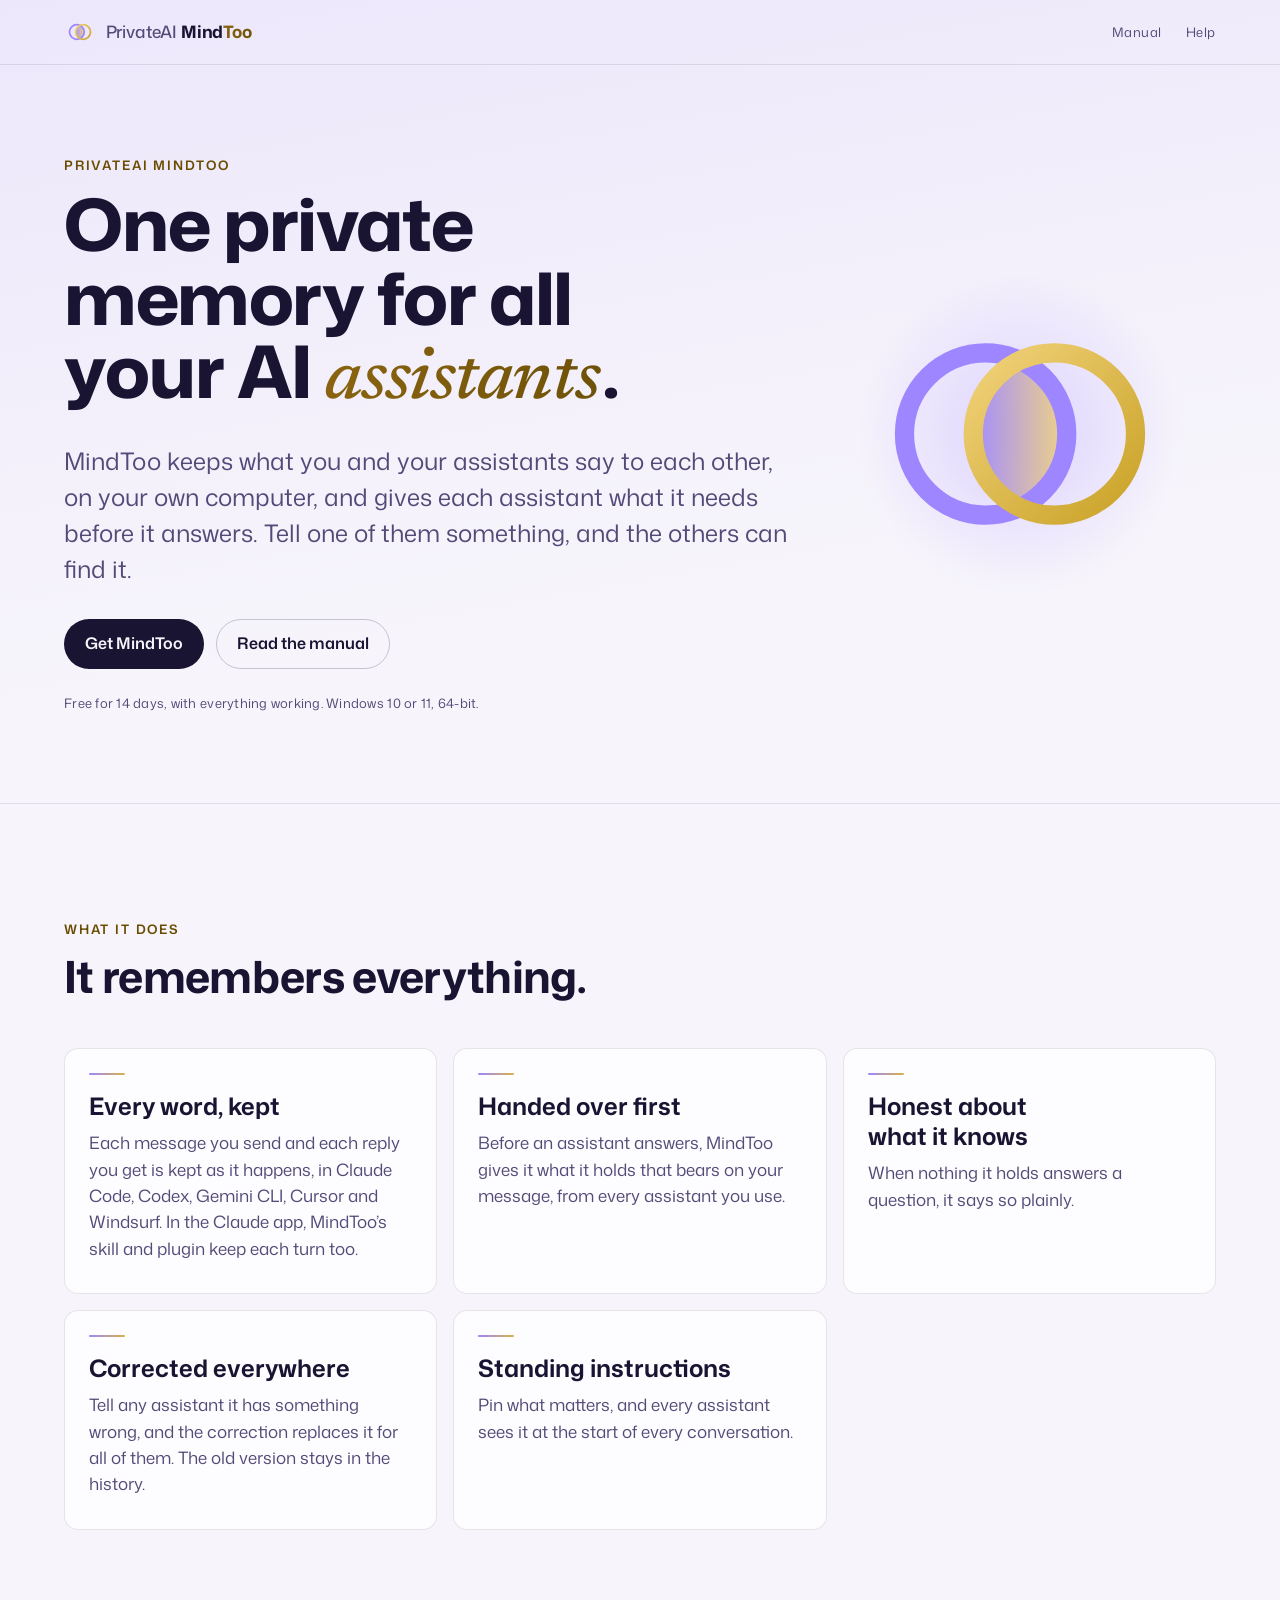
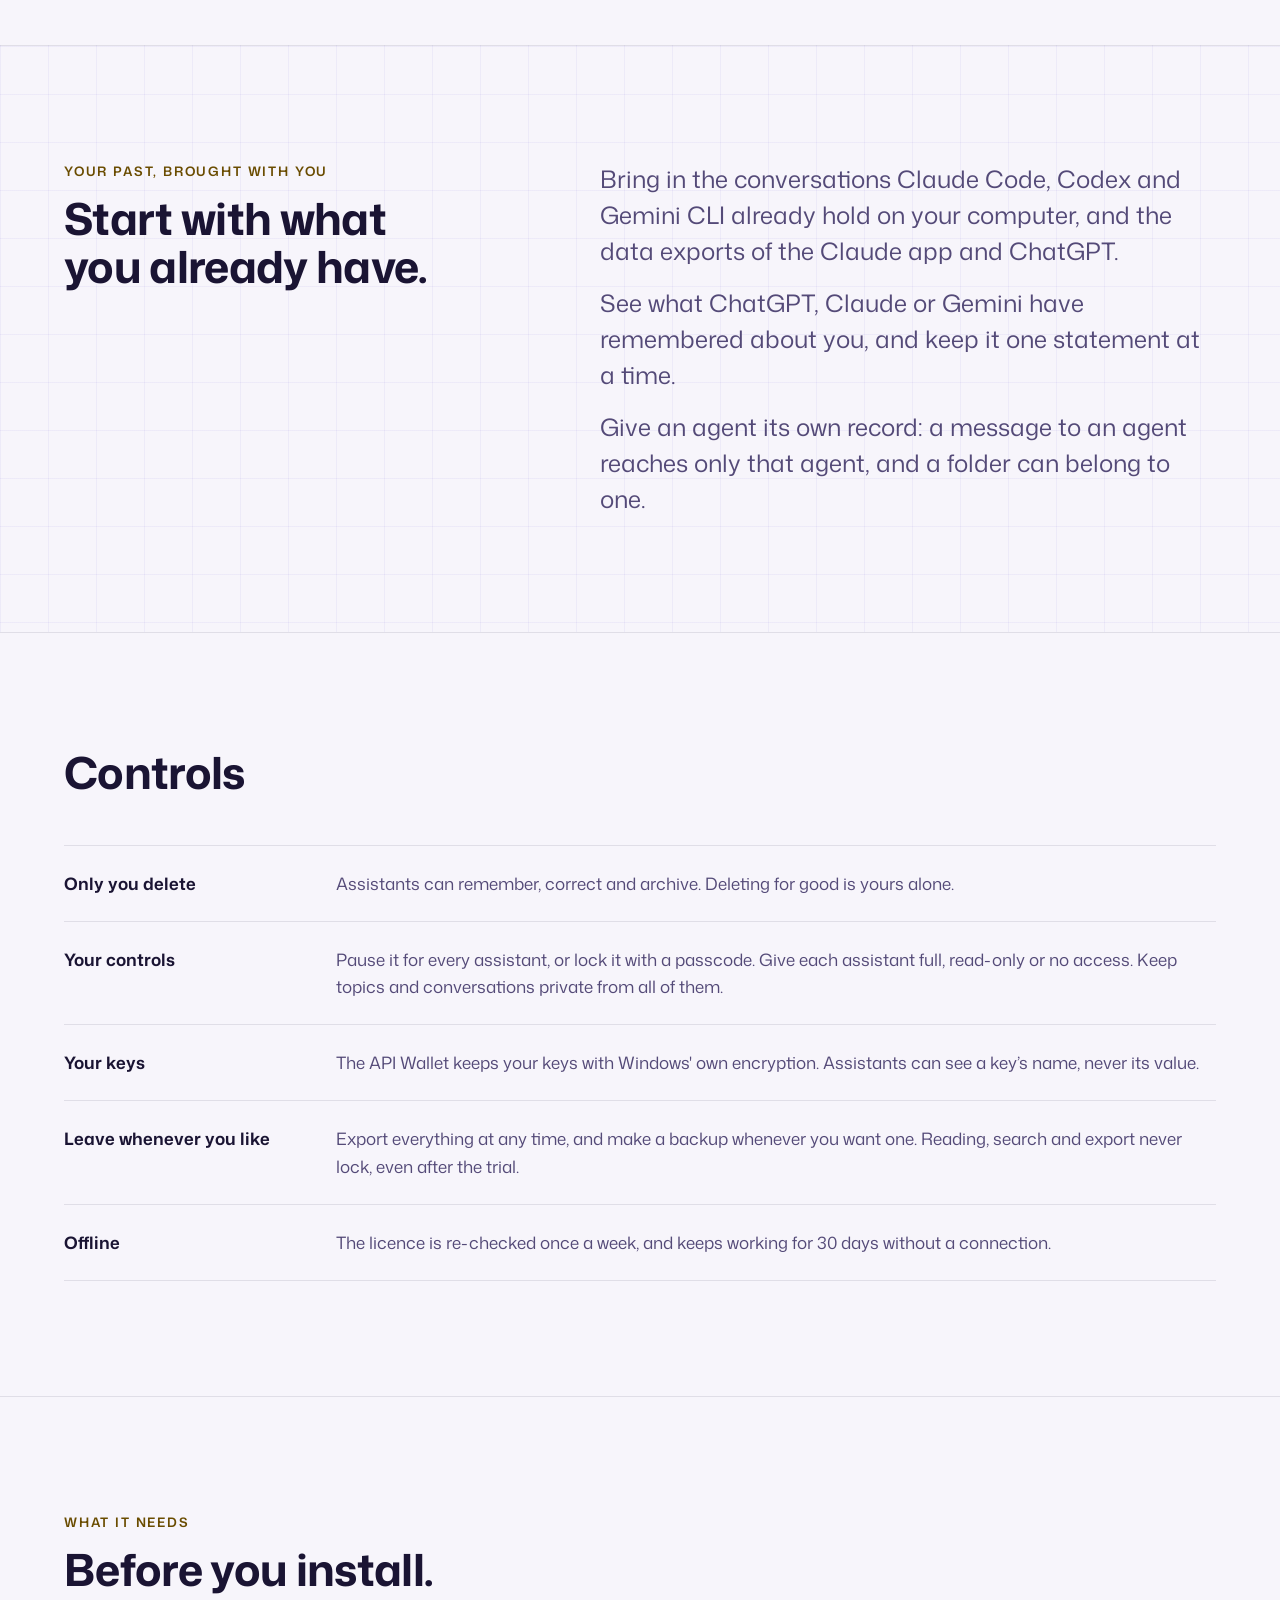
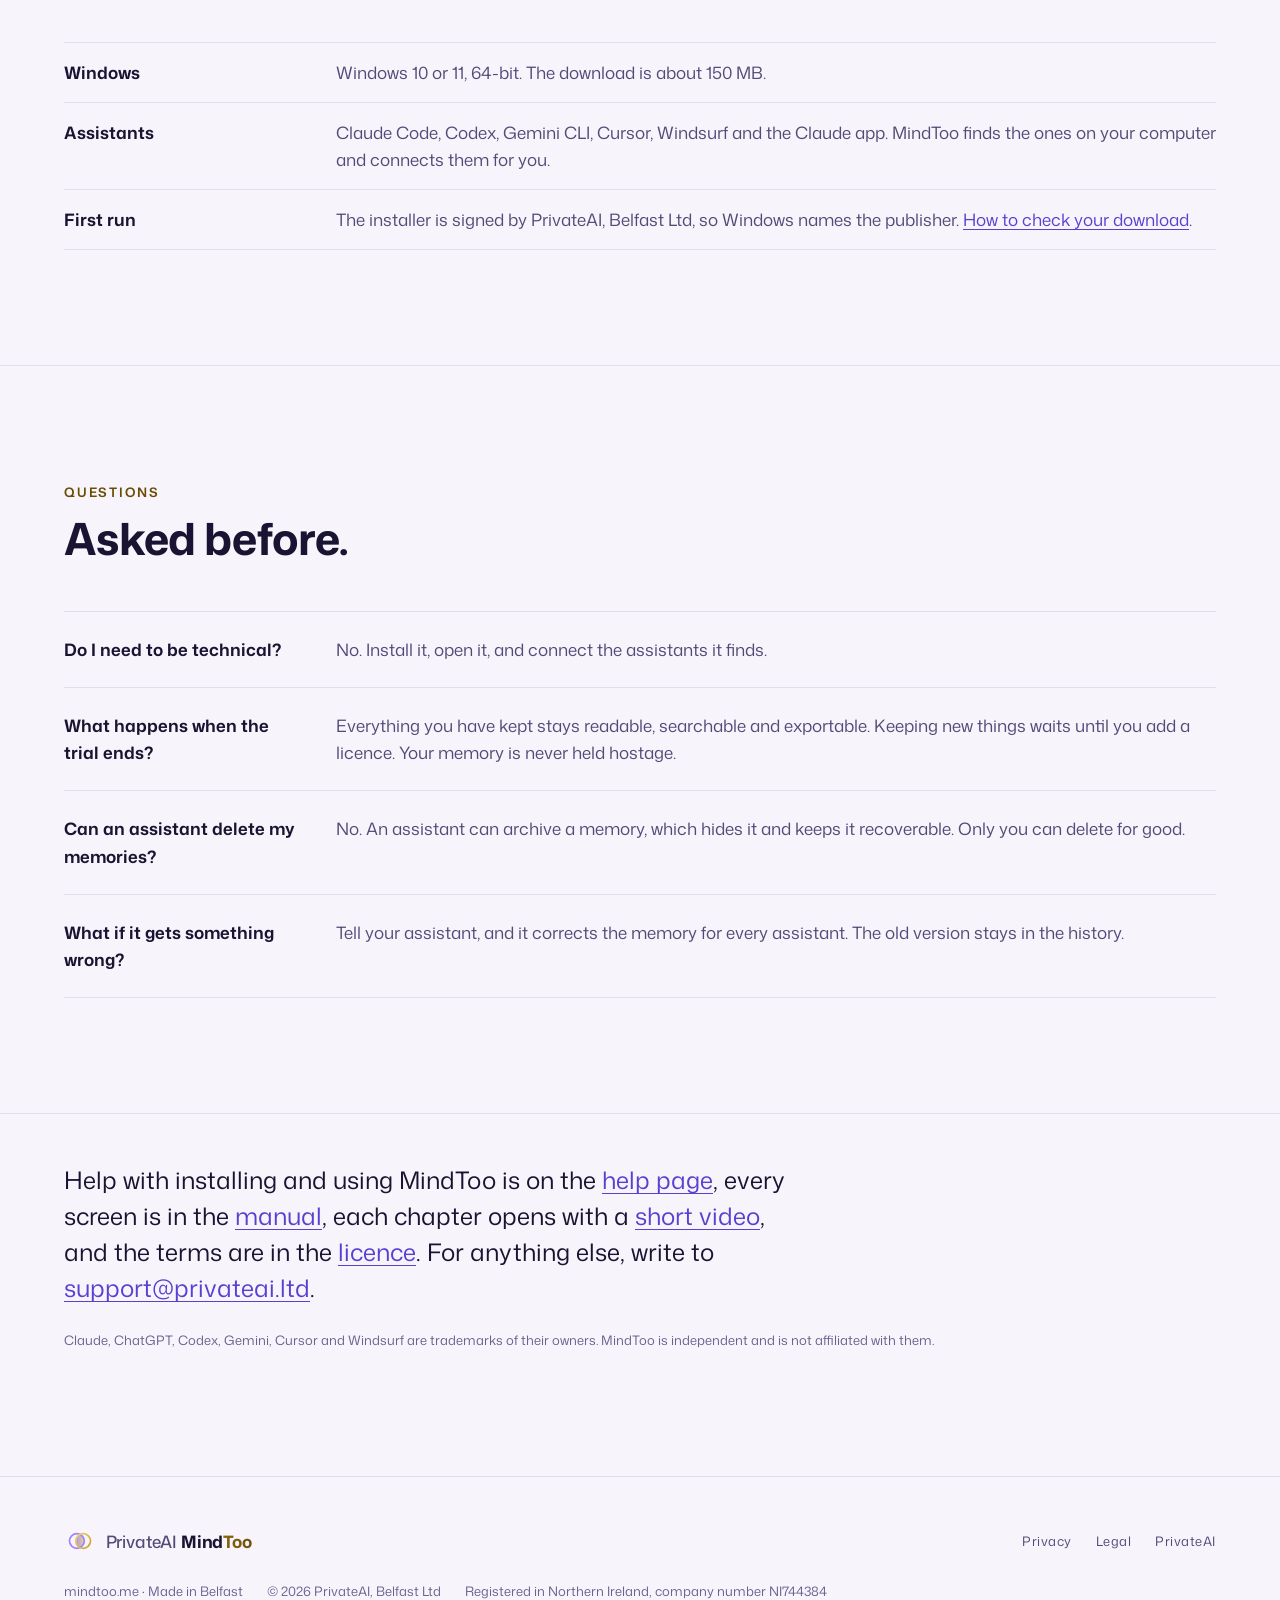
==== index.html @ 4893b5eb "Deploy: mindtoo.me, the first site, from mindtoo-web e9f55e4 (tally) Exactly site/ of mindtoo-web at" ====
<!doctype html>
<html lang="en-GB">
<head>
<meta http-equiv="Content-Security-Policy" content="default-src 'none'; script-src 'none'; style-src 'self'; img-src 'self'; font-src 'self'; connect-src 'none'; media-src 'none'; object-src 'none'; frame-src 'none'; worker-src 'none'; manifest-src 'none'; form-action 'none'; base-uri 'none'">
<meta charset="utf-8">
<meta name="viewport" content="width=device-width, initial-scale=1">
<meta name="referrer" content="no-referrer">
<meta name="color-scheme" content="dark light">
<title>PrivateAI MindToo</title>
<meta name="description" content="MindToo keeps what you and your AI assistants say to each other on your own computer, and hands each one what it needs.">
<meta name="robots" content="noindex">

<meta name="theme-color" media="(prefers-color-scheme: dark)" content="#110c26">
<meta name="theme-color" media="(prefers-color-scheme: light)" content="#f7f5fb">
<link rel="icon" href="/assets/img/icon.svg" type="image/svg+xml">
<link rel="preload" href="/assets/fonts/mona-sans-latin-wdth-wght.woff2" as="font" type="font/woff2" crossorigin>
<link rel="preload" href="/assets/fonts/newsreader-latin-wght-italic.woff2" as="font" type="font/woff2" crossorigin>
<link rel="stylesheet" href="/assets/css/site.css">
</head>
<body>
<a class="skip-link" href="#main" data-label>Skip to content</a>
<header class="site-header">
  <div class="wrap site-header__inner">
    <a class="brand" href="/" aria-label="PrivateAI MindToo, home">
      <svg class="mark mark--header" viewBox="0 0 512 512" aria-hidden="true" focusable="false"><defs><linearGradient id="mt-header-gold" x1="0" y1="0" x2="1" y2="1"><stop offset="0" stop-color="#f1d27a"/><stop offset="1" stop-color="#c9a227"/></linearGradient><linearGradient id="mt-header-lens" x1="0" y1="0" x2="1" y2="0"><stop offset="0" stop-color="#9d86ff"/><stop offset="1" stop-color="#f1d27a"/></linearGradient></defs><path class="mark__lens" d="M256 149.12A118 118 0 0 1 256 362.88A118 118 0 0 1 256 149.12Z" fill="url(#mt-header-lens)"/><circle class="mark__ring mark__ring--a" cx="206" cy="256" r="118" fill="none" stroke="#9d86ff" stroke-width="28"/><circle class="mark__ring mark__ring--b" cx="306" cy="256" r="118" fill="none" stroke="url(#mt-header-gold)" stroke-width="28"/></svg>
      <span class="wordmark" data-label><span class="wordmark__maker">PrivateAI</span> Mind<span class="gild">Too</span></span>
    </a>
    <nav class="site-nav" aria-label="Main">
      <ul role="list">
        <li><a href="https://privateai.ltd/mindtoo/manual/" data-label>Manual</a></li>
        <li><a href="https://privateai.ltd/mindtoo/help/" data-label>Help</a></li>
      </ul>
    </nav>
  </div>
</header>
<main id="main" tabindex="-1">
<section class="hero" id="intro" aria-labelledby="page-title">
  <div class="wrap hero__grid">
    <div class="hero__art" aria-hidden="true"><svg class="mark mark--hero" viewBox="0 0 512 512" aria-hidden="true" focusable="false"><defs><linearGradient id="mt-hero-gold" x1="0" y1="0" x2="1" y2="1"><stop offset="0" stop-color="#f1d27a"/><stop offset="1" stop-color="#c9a227"/></linearGradient><linearGradient id="mt-hero-lens" x1="0" y1="0" x2="1" y2="0"><stop offset="0" stop-color="#9d86ff"/><stop offset="1" stop-color="#f1d27a"/></linearGradient></defs><path class="mark__lens" d="M256 149.12A118 118 0 0 1 256 362.88A118 118 0 0 1 256 149.12Z" fill="url(#mt-hero-lens)"/><circle class="mark__ring mark__ring--a" cx="206" cy="256" r="118" fill="none" stroke="#9d86ff" stroke-width="28"/><circle class="mark__ring mark__ring--b" cx="306" cy="256" r="118" fill="none" stroke="url(#mt-hero-gold)" stroke-width="28"/></svg></div>
    <div class="hero__text">
      <p class="eyebrow" data-label>PrivateAI MindToo</p>
      <h1 id="page-title" data-verbatim>One private memory for all your AI <em class="gild">assistants</em>.</h1>
      <p class="lede" data-claim="C1 C3">MindToo keeps what you and your assistants say to each other, on your own computer, and gives each assistant what it needs before it answers. Tell one of them something, and the others can find it.</p>
      <div class="actions">
        <a class="button button--primary" href="https://privateai.ltd/mindtoo/" data-label>Get MindToo</a>
        <a class="button" href="https://privateai.ltd/mindtoo/manual/" data-label>Read the manual</a>
      </div>
      <p class="note" data-claim="C19 R1">Free for 14 days, with everything working. Windows 10 or 11, 64-bit.</p>
    </div>
  </div>
</section>

<section class="section" aria-labelledby="does-title">
  <div class="wrap">
    <header class="section-head">
      <p class="eyebrow" data-verbatim>What it does</p>
      <h2 id="does-title" data-verbatim>It remembers everything.</h2>
    </header>
    <div class="cards">
      <article class="card" data-claim="C1 C2">
        <h3>Every word, kept</h3>
        <p>Each message you send and each reply you get is kept as it happens, in Claude Code, Codex, Gemini CLI, Cursor and Windsurf. In the Claude app, MindToo&rsquo;s skill and plugin keep each turn too.</p>
      </article>
      <article class="card" data-claim="C3">
        <h3>Handed over first</h3>
        <p>Before an assistant answers, MindToo gives it what it holds that bears on your message, from every assistant you use.</p>
      </article>
      <article class="card" data-claim="C4">
        <h3>Honest about what it knows</h3>
        <p>When nothing it holds answers a question, it says so plainly.</p>
      </article>
      <article class="card" data-claim="C6">
        <h3>Corrected everywhere</h3>
        <p>Tell any assistant it has something wrong, and the correction replaces it for all of them. The old version stays in the history.</p>
      </article>
      <article class="card" data-claim="C7">
        <h3>Standing instructions</h3>
        <p>Pin what matters, and every assistant sees it at the start of every conversation.</p>
      </article>
    </div>
  </div>
</section>

<section class="section section--band" aria-labelledby="past-title">
  <div class="wrap split">
    <header class="section-head">
      <p class="eyebrow" data-verbatim>Your past, brought with you</p>
      <h2 id="past-title" data-verbatim>Start with what you already have.</h2>
    </header>
    <div class="stack">
      <p data-claim="C12">Bring in the conversations Claude Code, Codex and Gemini CLI already hold on your computer, and the data exports of the Claude app and ChatGPT.</p>
      <p data-claim="C13">See what ChatGPT, Claude or Gemini have remembered about you, and keep it one statement at a time.</p>
      <p data-claim="C14">Give an agent its own record: a message to an agent reaches only that agent, and a folder can belong to one.</p>
    </div>
  </div>
</section>

<section class="section" aria-labelledby="yours-title">
  <div class="wrap">
    <header class="section-head">
      <h2 id="yours-title" data-label>Controls</h2>
    </header>
    <dl class="facts">
      <div class="facts__row" data-claim="C8">
        <dt>Only you delete</dt>
        <dd><p>Assistants can remember, correct and archive. Deleting for good is yours alone.</p></dd>
      </div>
      <div class="facts__row" data-claim="C9 C10 C11">
        <dt>Your controls</dt>
        <dd><p>Pause it for every assistant, or lock it with a passcode. Give each assistant full, read-only or no access. Keep topics and conversations private from all of them.</p></dd>
      </div>
      <div class="facts__row" data-claim="C15">
        <dt>Your keys</dt>
        <dd><p>The API Wallet keeps your keys with Windows' own encryption. Assistants can see a key&rsquo;s name, never its value.</p></dd>
      </div>
      <div class="facts__row" data-claim="C18 C20">
        <dt>Leave whenever you like</dt>
        <dd><p>Export everything at any time, and make a backup whenever you want one. Reading, search and export never lock, even after the trial.</p></dd>
      </div>
      <div class="facts__row" data-claim="C21">
        <dt>Offline</dt>
        <dd><p>The licence is re-checked once a week, and keeps working for 30 days without a connection.</p></dd>
      </div>
    </dl>
  </div>
</section>

<section class="section" aria-labelledby="needs-title">
  <div class="wrap">
    <header class="section-head">
      <p class="eyebrow" data-verbatim>What it needs</p>
      <h2 id="needs-title" data-verbatim>Before you install.</h2>
    </header>
    <dl class="facts facts--compact">
      <div class="facts__row" data-claim="R1">
        <dt>Windows</dt>
        <dd><p>Windows 10 or 11, 64-bit. The download is about 150 MB.</p></dd>
      </div>
      <div class="facts__row" data-claim="C1 C2 C27">
        <dt>Assistants</dt>
        <dd><p>Claude Code, Codex, Gemini CLI, Cursor, Windsurf and the Claude app. MindToo finds the ones on your computer and connects them for you.</p></dd>
      </div>
      <div class="facts__row" data-claim="R2">
        <dt>First run</dt>
        <dd><p>The installer is signed by PrivateAI, Belfast Ltd, so Windows names the publisher. <a href="https://privateai.ltd/mindtoo/help/#install">How to check your download</a>.</p></dd>
      </div>
    </dl>
  </div>
</section>

<section class="section" aria-labelledby="faq-title">
  <div class="wrap">
    <header class="section-head">
      <p class="eyebrow" data-verbatim>Questions</p>
      <h2 id="faq-title" data-verbatim>Asked before.</h2>
    </header>
    <dl class="facts">
      <div class="facts__row" data-claim="C27">
        <dt>Do I need to be technical?</dt>
        <dd><p>No. Install it, open it, and connect the assistants it finds.</p></dd>
      </div>
      <div class="facts__row" data-claim="C19 C18">
        <dt>What happens when the trial ends?</dt>
        <dd><p>Everything you have kept stays readable, searchable and exportable. Keeping new things waits until you add a licence. Your memory is never held hostage.</p></dd>
      </div>
      <div class="facts__row" data-claim="C8">
        <dt>Can an assistant delete my memories?</dt>
        <dd><p>No. An assistant can archive a memory, which hides it and keeps it recoverable. Only you can delete for good.</p></dd>
      </div>
      <div class="facts__row" data-claim="C6">
        <dt>What if it gets something wrong?</dt>
        <dd><p>Tell your assistant, and it corrects the memory for every assistant. The old version stays in the history.</p></dd>
      </div>
    </dl>
  </div>
</section>

<section class="section section--tight" aria-labelledby="more-title">
  <div class="wrap">
    <h2 class="visually-hidden" id="more-title" data-verbatim>More about MindToo</h2>
    <p class="callout" data-verbatim>Help with installing and using MindToo is on the <a href="https://privateai.ltd/mindtoo/help/">help page</a>, every screen is in the <a href="https://privateai.ltd/mindtoo/manual/">manual</a>, each chapter opens with a <a href="https://privateai.ltd/mindtoo/help/#videos">short video</a>, and the terms are in the <a href="https://privateai.ltd/mindtoo/licence/">licence</a>. For anything else, write to <a href="mailto:support@privateai.ltd">support@privateai.ltd</a>.</p>
    <p class="muted" data-verbatim>Claude, ChatGPT, Codex, Gemini, Cursor and Windsurf are trademarks of their owners. MindToo is independent and is not affiliated with them.</p>
  </div>
</section>
</main>
<footer class="site-footer">
  <div class="wrap site-footer__grid">
    <a class="brand" href="/" aria-label="PrivateAI MindToo, home">
      <svg class="mark mark--footer" viewBox="0 0 512 512" aria-hidden="true" focusable="false"><defs><linearGradient id="mt-footer-gold" x1="0" y1="0" x2="1" y2="1"><stop offset="0" stop-color="#f1d27a"/><stop offset="1" stop-color="#c9a227"/></linearGradient><linearGradient id="mt-footer-lens" x1="0" y1="0" x2="1" y2="0"><stop offset="0" stop-color="#9d86ff"/><stop offset="1" stop-color="#f1d27a"/></linearGradient></defs><path class="mark__lens" d="M256 149.12A118 118 0 0 1 256 362.88A118 118 0 0 1 256 149.12Z" fill="url(#mt-footer-lens)"/><circle class="mark__ring mark__ring--a" cx="206" cy="256" r="118" fill="none" stroke="#9d86ff" stroke-width="28"/><circle class="mark__ring mark__ring--b" cx="306" cy="256" r="118" fill="none" stroke="url(#mt-footer-gold)" stroke-width="28"/></svg>
      <span class="wordmark" data-label><span class="wordmark__maker">PrivateAI</span> Mind<span class="gild">Too</span></span>
    </a>
    <nav class="site-footer__nav" aria-label="Details">
      <ul role="list">
        <li><a href="/privacy/" data-label>Privacy</a></li>
        <li><a href="/legal/" data-label>Legal</a></li>
        <li><a href="https://privateai.ltd/" data-label>PrivateAI</a></li>
      </ul>
    </nav>
  </div>
  <div class="wrap site-footer__base">
    <p data-label>mindtoo.me &middot; Made in Belfast</p>
    <p data-verbatim>&copy; 2026 PrivateAI, Belfast Ltd</p>
    <p data-verbatim>Registered in Northern Ireland, company number NI744384</p>
  </div>
</footer>
</body>
</html>
---- assets/css/site.css ----
/* mindtoo.me. Typefaces and colour tokens are PrivateAI's own (privateai-web DESIGN.md), copied rather than linked, so the
   two sites read as one family and neither depends on the other. What is MindToo's own: the mark (two rings with the
   lens between them filled), the lockup, the hero's one breath, and the threads on the cards.
   There is no JavaScript. Motion is CSS, plays once for under five seconds, and does not play under reduced motion. */

@font-face {
  font-family: "Mona Sans";
  src: url("/assets/fonts/mona-sans-latin-wdth-wght.woff2") format("woff2");
  font-weight: 200 900;
  font-stretch: 75% 125%;
  font-style: normal;
  font-display: swap;
}
@font-face {
  font-family: "Newsreader";
  src: url("/assets/fonts/newsreader-latin-wght-italic.woff2") format("woff2");
  font-weight: 200 800;
  font-style: italic;
  font-display: swap;
}
@font-face {
  font-family: "JetBrains Mono";
  src: url("/assets/fonts/jetbrains-mono-latin-wght.woff2") format("woff2");
  font-weight: 100 800;
  font-style: normal;
  font-display: swap;
}
@font-face {
  font-family: "Mona Sans Fallback";
  src: local("Arial"), local("Helvetica Neue"), local("Helvetica"), local("Liberation Sans");
  size-adjust: 102%;
  ascent-override: 106.9%;
  descent-override: 31.4%;
  line-gap-override: 0%;
}
@font-face {
  font-family: "Mona Sans Stand-in";
  src: local("Arial"), local("ArialMT"), local("Helvetica Neue"), local("Helvetica"), local("Liberation Sans");
  size-adjust: 103.8%;
  ascent-override: 105%;
  descent-override: 30.8%;
  line-gap-override: 0%;
  unicode-range: U+0020-007E, U+00A0-00AC, U+00AE-00B4, U+00B6-00FF, U+0102, U+0131, U+0152-0153, U+02C6, U+02DA,
    U+02DC, U+0300-0301, U+0303-0304, U+0308-0309, U+0323, U+2013-2014, U+2018-201A, U+201C-201E, U+2022,
    U+2026, U+2039-203A, U+2044, U+20AC, U+2122, U+2191, U+2193, U+2212;
}
@font-face {
  font-family: "Mona Sans Stand-in";
  src: local("Arial Bold"), local("Arial-BoldMT"), local("Helvetica Neue Bold"), local("HelveticaNeue-Bold"),
    local("Helvetica Bold"), local("Helvetica-Bold"), local("Liberation Sans Bold"), local("LiberationSans-Bold");
  font-weight: 550 900;
  font-stretch: 100% 109%;
  size-adjust: 103.8%;
  ascent-override: 105%;
  descent-override: 30.8%;
  line-gap-override: 0%;
  unicode-range: U+0020-007E, U+00A0-00AC, U+00AE-00B4, U+00B6-00FF, U+0102, U+0131, U+0152-0153, U+02C6, U+02DA,
    U+02DC, U+0300-0301, U+0303-0304, U+0308-0309, U+0323, U+2013-2014, U+2018-201A, U+201C-201E, U+2022,
    U+2026, U+2039-203A, U+2044, U+20AC, U+2122, U+2191, U+2193, U+2212;
}
@font-face {
  font-family: "Mona Sans Stand-in";
  src: local("Arial Bold"), local("Arial-BoldMT"), local("Helvetica Neue Bold"), local("HelveticaNeue-Bold"),
    local("Helvetica Bold"), local("Helvetica-Bold"), local("Liberation Sans Bold"), local("LiberationSans-Bold");
  font-weight: 550 900;
  font-stretch: 110% 125%;
  size-adjust: 106%;
  ascent-override: 102.8%;
  descent-override: 30.2%;
  line-gap-override: 0%;
  unicode-range: U+0020-007E, U+00A0-00AC, U+00AE-00B4, U+00B6-00FF, U+0102, U+0131, U+0152-0153, U+02C6, U+02DA,
    U+02DC, U+0300-0301, U+0303-0304, U+0308-0309, U+0323, U+2013-2014, U+2018-201A, U+201C-201E, U+2022,
    U+2026, U+2039-203A, U+2044, U+20AC, U+2122, U+2191, U+2193, U+2212;
}
@font-face {
  font-family: "Newsreader Stand-in";
  src: local("Georgia Italic"), local("Georgia-Italic");
  font-style: italic;
  size-adjust: 93%;
  ascent-override: 79%;
  descent-override: 28.5%;
  line-gap-override: 0%;
  unicode-range: U+0020-007E, U+00A0-00FF, U+0131, U+0152-0153, U+02BC, U+02C6, U+02DA, U+02DC, U+0300-0301,
    U+0303-0304, U+0308-0309, U+0323, U+2013-2014, U+2018-201A, U+201C-201E, U+2022, U+2026, U+2032-2033,
    U+2039-203A, U+2044, U+20AC, U+2122, U+2212, U+2215;
}
@font-face {
  font-family: "JetBrains Mono Stand-in";
  src: local("Menlo"), local("Menlo-Regular"), local("DejaVu Sans Mono"), local("DejaVuSansMono"),
    local("Roboto Mono"), local("RobotoMono-Regular"), local("Droid Sans Mono"), local("DroidSansMono"),
    local("Liberation Mono"), local("LiberationMono"), local("Courier New"), local("CourierNewPSMT");
  size-adjust: 100%;
  ascent-override: 102%;
  descent-override: 30%;
  line-gap-override: 0%;
  unicode-range: U+0020-007E, U+00A0-00FF, U+0102, U+0131, U+0152-0153, U+02BC, U+02C6, U+02DA, U+02DC, U+0300-0301,
    U+0303-0304, U+0308-0309, U+0323, U+2013-2014, U+2018-201A, U+201C-201E, U+2022, U+2026, U+2032-2033,
    U+2039-203A, U+2044, U+20AC, U+2122, U+2191, U+2193, U+2212, U+2215, U+FEFF;
}

:root {
  color-scheme: dark light;
  --paper: #110c26;
  --paper-2: #231a52;
  --glow: #3a2a86;
  --ink: #f2effa;
  --ink-muted: #b9b1d6;
  --ink-subtle: #8f86b3;
  --violet: #9d86ff;
  --violet-text: #b9a8ff;
  --gold: #f1d27a;
  --gold-2: #c9a227;
  --gild-a: #f1d27a;
  --gild-b: #c9a227;
  --gild-text: #f1d27a;
  --surface: rgba(255, 255, 255, 0.045);
  --surface-2: rgba(255, 255, 255, 0.075);
  --line: rgba(255, 255, 255, 0.09);
  --line-strong: rgba(255, 255, 255, 0.18);
  --focus: #f1d27a;
  --grid: rgba(157, 134, 255, 0.075);
  --button-bg: #f1d27a;
  --button-ink: #110c26;
  --button-bg-hover: #f7e2a4;
  --font-sans: "Mona Sans", "Mona Sans Stand-in", "Mona Sans Fallback", ui-sans-serif, system-ui, -apple-system, "Segoe UI", Roboto,
    "Helvetica Neue", Arial, sans-serif;
  --font-serif: "Newsreader", "Newsreader Stand-in", "Iowan Old Style", "Palatino Linotype", Palatino, Georgia, serif;
  --step--1: 0.8125rem;
  --step-0: 1.0625rem;
  --step-1: clamp(1.1875rem, 1.05rem + 0.6vw, 1.5rem);
  --step-2: clamp(1.375rem, 1.15rem + 1vw, 1.875rem);
  --step-3: clamp(1.75rem, 1.3rem + 2vw, 2.75rem);
  --step-4: clamp(2.5rem, 1.5rem + 4.6vw, 4.5rem);
  --space-2: 8px;
  --space-3: 12px;
  --space-4: 16px;
  --space-5: 24px;
  --space-6: 32px;
  --space-7: 48px;
  --space-8: 64px;
  --space-9: 96px;
  --section-space: clamp(var(--space-8), 9vw, 120px);
  --gutter: clamp(16px, 4vw, 40px);
  --wrap: 72rem;
  --radius-card: 14px;
  --radius-pill: 999px;
  --radius-control: 10px;
  --ease-out: cubic-bezier(0.2, 0.7, 0.2, 1);
}

@media (prefers-color-scheme: light) {
  :root {
    --paper: #f7f5fb;
    --paper-2: #ece7fb;
    --glow: #dcd2ff;
    --ink: #1a1433;
    --ink-muted: #544a78;
    --ink-subtle: #6b6290;
    --violet-text: #5a3fd1;
    --gold: #d9b24a;
    --gold-2: #a88414;
    --gild-a: #8a6410;
    --gild-b: #6e5208;
    --gild-text: #6a4c00;
    --surface: rgba(255, 255, 255, 0.72);
    --surface-2: #ffffff;
    --line: rgba(26, 20, 51, 0.1);
    --line-strong: rgba(26, 20, 51, 0.22);
    --focus: #5a3fd1;
    --grid: rgba(90, 63, 209, 0.06);
    --button-bg: #1a1433;
    --button-ink: #f7f5fb;
    --button-bg-hover: #2b2250;
  }
}

*,
*::before,
*::after {
  box-sizing: border-box;
}

html {
  background: var(--paper);
  -webkit-text-size-adjust: 100%;
  text-size-adjust: 100%;
}

body {
  margin: 0;
  min-height: 100vh;
  font-family: var(--font-sans);
  font-size: var(--step-0);
  line-height: 1.6;
  color: var(--ink);
  background:
    radial-gradient(1000px 640px at 70% -8%, var(--glow) 0%, transparent 64%),
    linear-gradient(170deg, var(--paper-2), var(--paper) 44rem);
  background-repeat: no-repeat;
}

img,
svg {
  max-width: 100%;
}

a {
  color: var(--violet-text);
  text-decoration-thickness: 1px;
  text-underline-offset: 0.18em;
}

a:hover {
  text-decoration-thickness: 2px;
}

:focus-visible {
  outline: 2px solid var(--focus);
  outline-offset: 3px;
  border-radius: 4px;
}

main:focus {
  outline: none;
}

h1,
h2,
h3 {
  color: var(--ink);
  text-wrap: balance;
}

h1 {
  margin: 0 0 var(--space-5);
  font-size: var(--step-4);
  font-weight: 750;
  font-stretch: 106%;
  line-height: 1.02;
  letter-spacing: -0.02em;
  max-width: 11.152em;
}

h2 {
  margin: 0;
  font-size: var(--step-3);
  font-weight: 700;
  line-height: 1.1;
  letter-spacing: -0.015em;
}

h3 {
  margin: 0 0 var(--space-2);
  font-size: var(--step-1);
  font-weight: 650;
  line-height: 1.25;
}

.gild {
  font-family: var(--font-serif);
  font-style: italic;
  font-weight: 500;
  padding-right: 0.06em;
  color: var(--gild-a);
  background: linear-gradient(90deg, var(--gild-a), var(--gild-b));
  -webkit-background-clip: text;
  background-clip: text;
  -webkit-text-fill-color: transparent;
}

.eyebrow {
  margin: 0 0 var(--space-3);
  font-size: var(--step--1);
  font-weight: 600;
  letter-spacing: 0.14em;
  text-transform: uppercase;
  color: var(--gild-text);
}

.lede {
  margin: 0 0 var(--space-6);
  max-width: 36em;
  font-size: var(--step-1);
  line-height: 1.5;
  color: var(--ink-muted);
}

.muted {
  color: var(--ink-subtle);
  font-size: var(--step--1);
}

.visually-hidden {
  position: absolute !important;
  width: 1px;
  height: 1px;
  margin: -1px;
  padding: 0;
  overflow: hidden;
  clip: rect(0 0 0 0);
  white-space: nowrap;
  border: 0;
}

.wrap {
  width: min(100% - 2 * var(--gutter), var(--wrap));
  margin-inline: auto;
}

.skip-link {
  position: absolute;
  left: var(--space-4);
  top: -100px;
  z-index: 10;
  padding: 0.6rem 1rem;
  border-radius: var(--radius-control);
  background: var(--button-bg);
  color: var(--button-ink);
  font-weight: 600;
  text-decoration: none;
}

.skip-link:focus {
  top: var(--space-3);
}

/* The header and footer: the MindToo mark beside the lockup "PrivateAI MindToo". */
.site-header {
  border-bottom: 1px solid var(--line);
}

.site-header__inner {
  display: flex;
  flex-wrap: wrap;
  align-items: center;
  justify-content: space-between;
  gap: var(--space-2) var(--space-5);
  min-height: 4rem;
  padding-block: var(--space-2);
}

.brand {
  display: inline-flex;
  align-items: center;
  gap: 0.6rem;
  color: var(--ink);
  text-decoration: none;
}

.brand .mark {
  flex: none;
  width: 2rem;
  height: 2rem;
}

.wordmark {
  font-size: 1.0625rem;
  font-weight: 700;
  letter-spacing: -0.01em;
  white-space: nowrap;
}

.wordmark__maker {
  font-weight: 500;
  color: var(--ink-muted);
}

.wordmark .gild {
  font-family: inherit;
  font-style: normal;
  font-weight: inherit;
  padding-right: 0;
}

.site-nav ul,
.site-footer__nav ul {
  display: flex;
  flex-wrap: wrap;
  gap: var(--space-2) var(--space-5);
  margin: 0;
  padding: 0;
  list-style: none;
}

.site-nav a,
.site-footer__nav a {
  display: inline-block;
  padding-block: 0.35rem;
  color: var(--ink-muted);
  font-size: var(--step--1);
  letter-spacing: 0.04em;
  text-decoration: none;
}

.site-nav a:hover,
.site-footer__nav a:hover {
  color: var(--ink);
  text-decoration: underline;
}

.site-footer {
  margin-top: var(--space-8);
  padding-block: var(--space-7) var(--space-6);
  border-top: 1px solid var(--line);
}

.site-footer__grid {
  display: flex;
  flex-wrap: wrap;
  align-items: center;
  justify-content: space-between;
  gap: var(--space-5);
}

.site-footer__base {
  display: flex;
  flex-wrap: wrap;
  gap: var(--space-2) var(--space-5);
  margin-top: var(--space-5);
  color: var(--ink-subtle);
  font-size: var(--step--1);
}

.site-footer__base p {
  margin: 0;
}

/* The mark. Two rings, PrivateAI's violet and gold, and the lens where they overlap filled: the memory between two
   minds. On the home page the rings come together once and the lens brightens as they meet. */
.mark {
  display: block;
  overflow: visible;
}

.mark__lens {
  opacity: 0.92;
}

.mark--hero .mark__ring--a {
  animation: mt-meet-a 2.6s var(--ease-out) backwards;
}

.mark--hero .mark__ring--b {
  animation: mt-meet-b 2.6s var(--ease-out) backwards;
}

.mark--hero .mark__lens {
  animation: mt-lens 2.6s ease-in backwards;
}

@keyframes mt-meet-a {
  from {
    transform: translateX(-64px);
  }
}

@keyframes mt-meet-b {
  from {
    transform: translateX(64px);
  }
}

@keyframes mt-lens {
  0%,
  55% {
    opacity: 0;
  }
}

@media (prefers-reduced-motion: reduce) {
  .mark--hero .mark__ring--a,
  .mark--hero .mark__ring--b,
  .mark--hero .mark__lens {
    animation: none;
  }
}

/* The 404 page: the two rings drawn further apart, and the lens between them left empty. */
.mark--lost .mark__ring--a {
  transform: translateX(-40px);
}

.mark--lost .mark__ring--b {
  transform: translateX(40px);
}

.mark--lost .mark__lens {
  opacity: 0;
}

/* The home page's opening. */
.hero {
  padding-block: clamp(var(--space-7), 7vw, var(--space-9));
}

.hero__grid {
  display: grid;
  gap: var(--space-6);
  align-items: center;
}

.hero__art {
  position: relative;
  isolation: isolate;
  width: min(62vw, 15rem);
  aspect-ratio: 1;
  margin-inline: auto;
}

.hero__art::before {
  content: "";
  position: absolute;
  inset: -14%;
  z-index: -1;
  border-radius: 50%;
  background: radial-gradient(closest-side, var(--glow), transparent 72%);
}

.hero__art .mark {
  width: 100%;
  height: 100%;
}

@media (min-width: 56rem) {
  .hero__grid {
    grid-template-columns: minmax(0, 1.3fr) minmax(0, 0.7fr);
  }

  .hero__art {
    order: 2;
    width: min(100%, 22rem);
  }
}

.actions {
  display: flex;
  flex-wrap: wrap;
  gap: var(--space-3);
  margin: 0 0 var(--space-5);
}

.button {
  display: inline-flex;
  align-items: center;
  min-height: 44px;
  padding: 0.7rem 1.25rem;
  border: 1px solid var(--line-strong);
  border-radius: var(--radius-pill);
  color: var(--ink);
  font-size: 1rem;
  font-weight: 600;
  text-decoration: none;
}

.button:hover {
  background: var(--surface-2);
}

.button--primary {
  border-color: transparent;
  background: var(--button-bg);
  color: var(--button-ink);
}

.button--primary:hover {
  background: var(--button-bg-hover);
}

.note {
  margin: 0;
  color: var(--ink-muted);
  font-size: var(--step--1);
  letter-spacing: 0.02em;
}

/* Sections. */
.page-intro {
  padding-block: var(--space-8) var(--space-6);
}

.section {
  padding-block: var(--section-space);
  border-top: 1px solid var(--line);
}

.section--first {
  border-top: 0;
  padding-top: 0;
}

.section--tight {
  padding-block: var(--space-7);
}

.section--band {
  background-image: linear-gradient(var(--grid) 1px, transparent 1px), linear-gradient(90deg, var(--grid) 1px, transparent 1px);
  background-size: 48px 48px;
}

.section-head {
  max-width: 46rem;
  margin-bottom: var(--space-7);
}

.split {
  display: grid;
  gap: var(--space-6);
}

@media (min-width: 56rem) {
  .split {
    grid-template-columns: minmax(0, 0.9fr) minmax(0, 1.1fr);
    align-items: start;
  }

  .split .section-head {
    margin-bottom: 0;
  }
}

.stack > * {
  margin: 0;
}

.stack > * + * {
  margin-top: var(--space-4);
}

.stack p {
  color: var(--ink-muted);
}

.split .stack p {
  font-size: var(--step-1);
  line-height: 1.5;
}

.stack-lg > * + * {
  margin-top: var(--space-6);
}

/* Cards. Each opens with a thread from violet to gold. */
.cards {
  display: grid;
  gap: var(--space-4);
  grid-template-columns: repeat(auto-fit, minmax(min(100%, 20rem), 1fr));
}

.card {
  padding: var(--space-5) var(--space-5) var(--space-6);
  border: 1px solid var(--line);
  border-radius: var(--radius-card);
  background: var(--surface);
}

.card::before {
  content: "";
  display: block;
  width: 2.25rem;
  height: 2px;
  margin-bottom: var(--space-4);
  border-radius: 2px;
  background: linear-gradient(90deg, var(--violet), var(--gold));
}

.card p {
  margin: 0;
  color: var(--ink-muted);
  line-height: 1.55;
}

/* Facts: a term and what is true of it. */
.facts {
  margin: 0;
  border-top: 1px solid var(--line);
}

.facts__row {
  display: grid;
  gap: var(--space-2) var(--space-6);
  padding-block: var(--space-5);
  border-bottom: 1px solid var(--line);
}

@media (min-width: 48rem) {
  .facts__row {
    grid-template-columns: minmax(0, 15rem) minmax(0, 1fr);
  }
}

.facts dt {
  font-weight: 650;
  color: var(--ink);
}

.facts dd {
  margin: 0;
  color: var(--ink-muted);
}

.facts dd p {
  margin: 0;
}

.facts dd p + p {
  margin-top: var(--space-3);
}

.facts--compact .facts__row {
  padding-block: var(--space-4);
}

.callout {
  max-width: 46rem;
  margin: 0 0 var(--space-5);
  font-size: var(--step-1);
  line-height: 1.5;
}

.lost {
  padding-block: var(--space-9);
}

.lost__art {
  width: 9rem;
  aspect-ratio: 1;
  margin-bottom: var(--space-6);
}

.lost__art .mark {
  width: 100%;
  height: 100%;
}
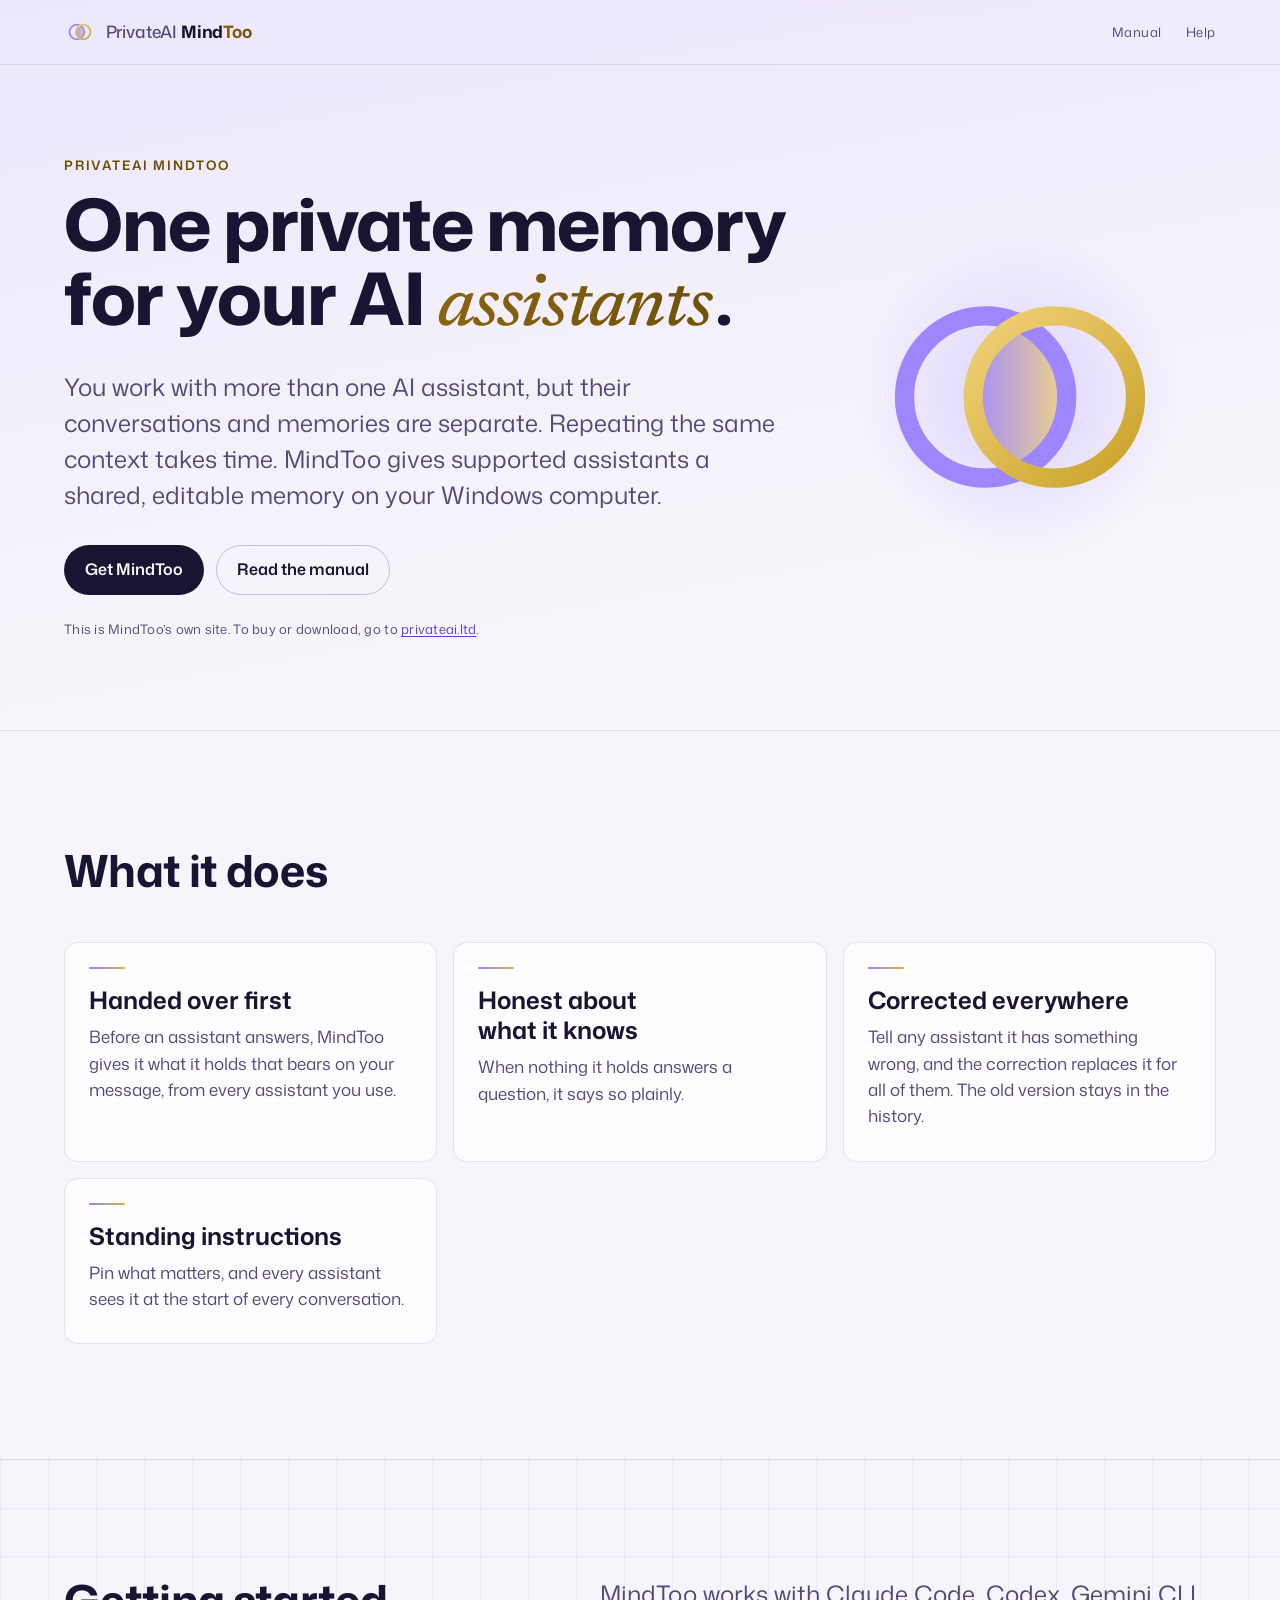
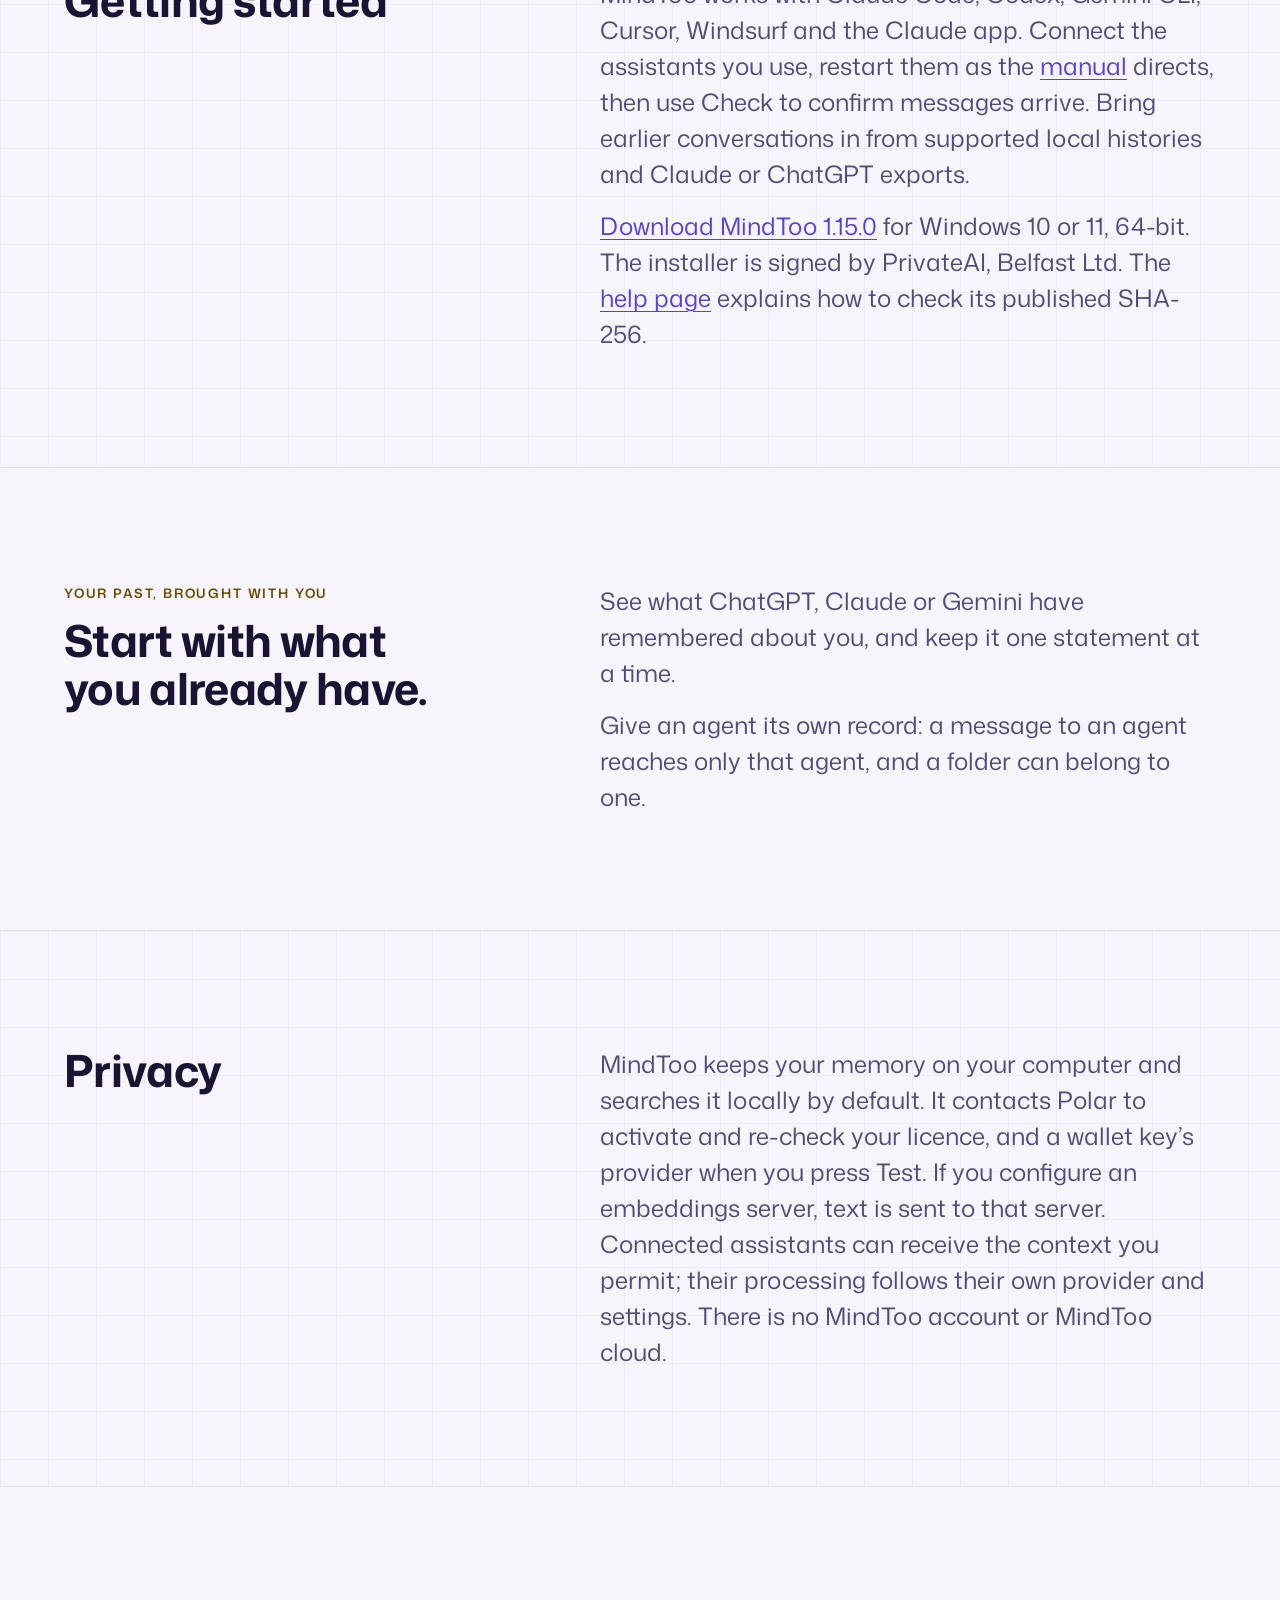
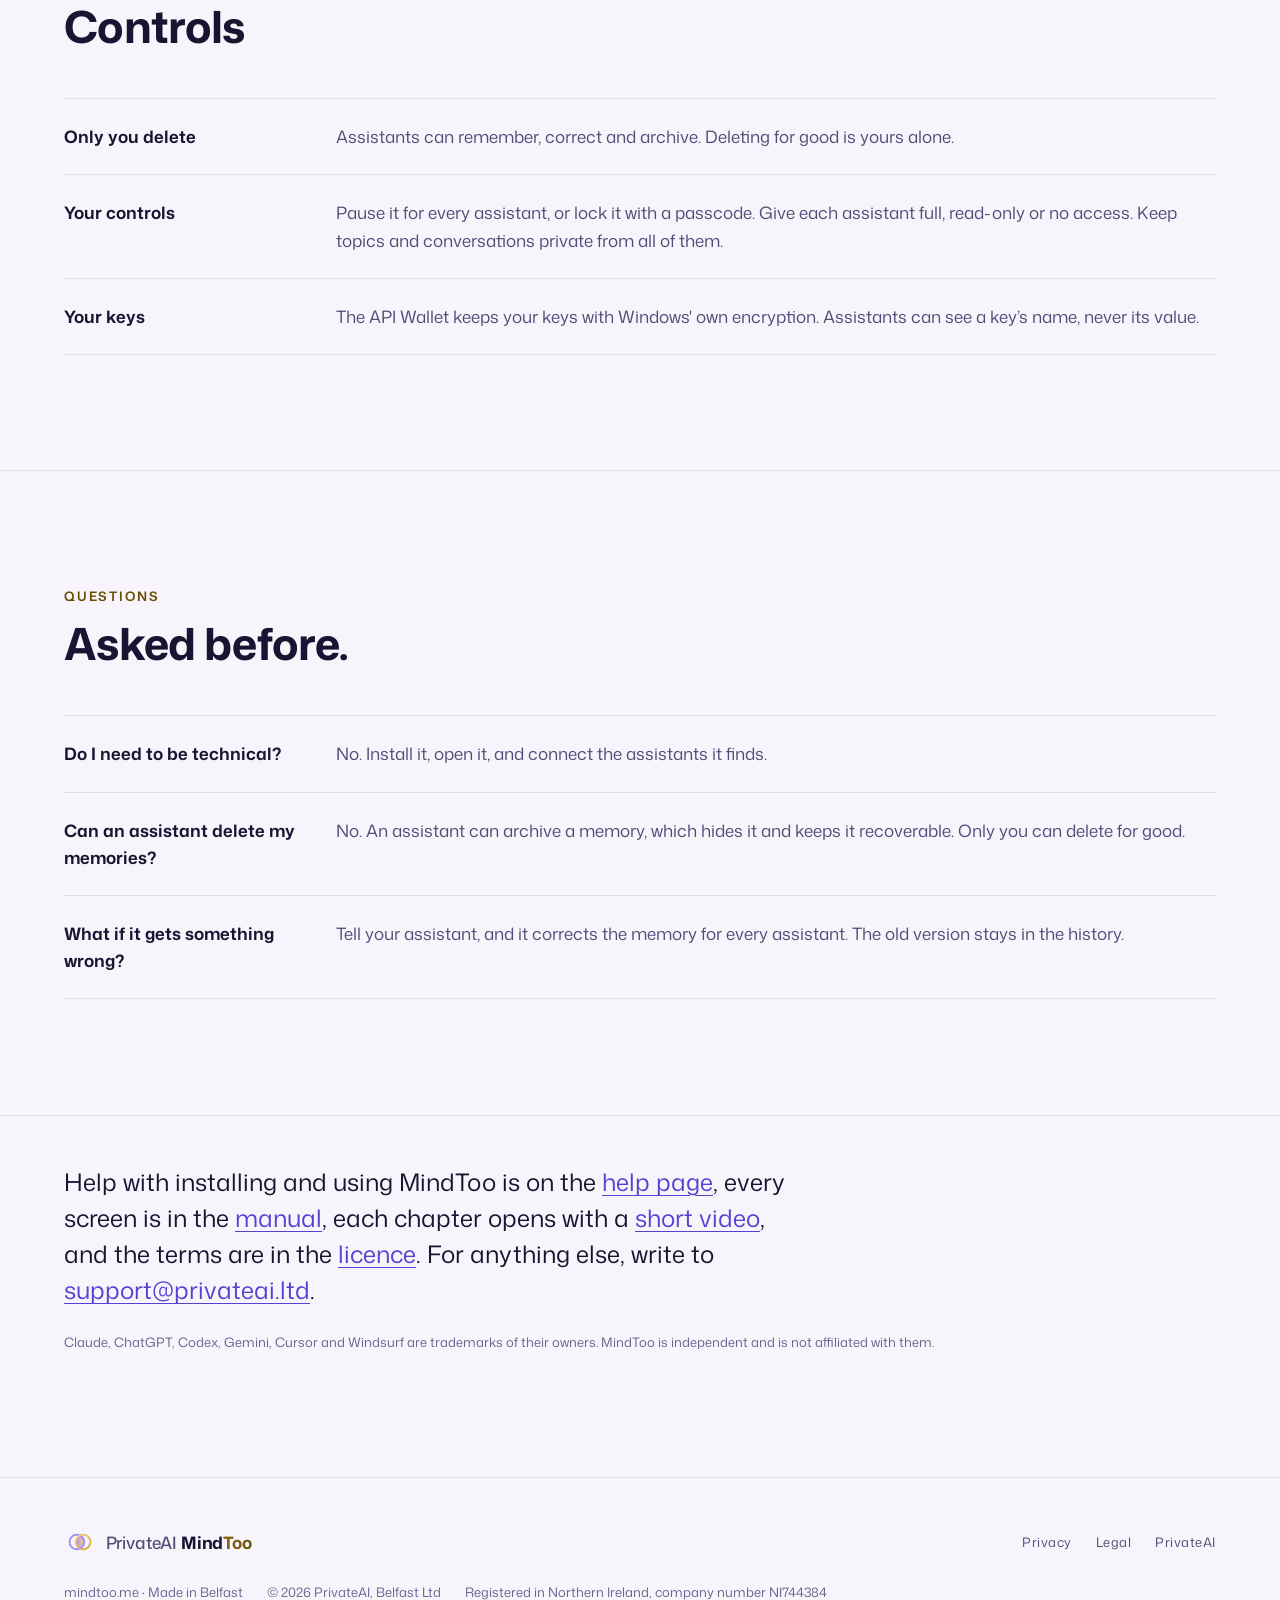
==== commit 6d0ba28c: "mindtoo.me phase 2: Maren's words and search, from mindtoo-web ef1d451 (tally) The built site/ of mi" ====
--- a/index.html
+++ b/index.html
@@ -6,13 +6,26 @@
 <meta name="viewport" content="width=device-width, initial-scale=1">
 <meta name="referrer" content="no-referrer">
 <meta name="color-scheme" content="dark light">
-<title>PrivateAI MindToo</title>
-<meta name="description" content="MindToo keeps what you and your AI assistants say to each other on your own computer, and hands each one what it needs.">
-<meta name="robots" content="noindex">
-
+<title>MindToo &middot; One private memory for your AI assistants</title>
+<meta name="description" content="MindToo gives supported assistants a shared, editable memory on your Windows computer.">
+
+<link rel="canonical" href="https://mindtoo.me/">
+<meta property="og:type" content="website">
+<meta property="og:site_name" content="PrivateAI MindToo">
+<meta property="og:locale" content="en_GB">
+<meta property="og:title" content="MindToo &middot; One private memory for your AI assistants">
+<meta property="og:description" content="MindToo gives supported assistants a shared, editable memory on your Windows computer.">
+<meta property="og:url" content="https://mindtoo.me/">
+<meta property="og:image" content="https://mindtoo.me/assets/img/social-card.png">
+<meta property="og:image:width" content="1200">
+<meta property="og:image:height" content="630">
+<meta property="og:image:alt" content="PrivateAI MindToo: one private memory for your AI assistants">
+<meta name="twitter:card" content="summary_large_image">
+<script type="application/ld+json">{"@context":"https://schema.org","@graph":[{"@type":"WebSite","@id":"https://mindtoo.me/#website","url":"https://mindtoo.me/","name":"MindToo","alternateName":"PrivateAI MindToo","publisher":{"@id":"https://privateai.ltd/#organization"}},{"@type":"Organization","@id":"https://privateai.ltd/#organization","name":"PrivateAI","legalName":"PrivateAI, Belfast Ltd","url":"https://privateai.ltd/"},{"@type":"SoftwareApplication","@id":"https://mindtoo.me/#mindtoo","name":"MindToo","url":"https://mindtoo.me/","description":"MindToo gives supported assistants a shared, editable memory on your Windows computer.","applicationCategory":"UtilitiesApplication","operatingSystem":"Windows 10, Windows 11 (64-bit)","softwareVersion":"1.15.0","sameAs":"https://privateai.ltd/mindtoo/","publisher":{"@id":"https://privateai.ltd/#organization"}}]}</script>
 <meta name="theme-color" media="(prefers-color-scheme: dark)" content="#110c26">
 <meta name="theme-color" media="(prefers-color-scheme: light)" content="#f7f5fb">
 <link rel="icon" href="/assets/img/icon.svg" type="image/svg+xml">
+<link rel="apple-touch-icon" href="/assets/img/apple-touch-icon.png">
 <link rel="preload" href="/assets/fonts/mona-sans-latin-wdth-wght.woff2" as="font" type="font/woff2" crossorigin>
 <link rel="preload" href="/assets/fonts/newsreader-latin-wght-italic.woff2" as="font" type="font/woff2" crossorigin>
 <link rel="stylesheet" href="/assets/css/site.css">
@@ -39,13 +52,13 @@
     <div class="hero__art" aria-hidden="true"><svg class="mark mark--hero" viewBox="0 0 512 512" aria-hidden="true" focusable="false"><defs><linearGradient id="mt-hero-gold" x1="0" y1="0" x2="1" y2="1"><stop offset="0" stop-color="#f1d27a"/><stop offset="1" stop-color="#c9a227"/></linearGradient><linearGradient id="mt-hero-lens" x1="0" y1="0" x2="1" y2="0"><stop offset="0" stop-color="#9d86ff"/><stop offset="1" stop-color="#f1d27a"/></linearGradient></defs><path class="mark__lens" d="M256 149.12A118 118 0 0 1 256 362.88A118 118 0 0 1 256 149.12Z" fill="url(#mt-hero-lens)"/><circle class="mark__ring mark__ring--a" cx="206" cy="256" r="118" fill="none" stroke="#9d86ff" stroke-width="28"/><circle class="mark__ring mark__ring--b" cx="306" cy="256" r="118" fill="none" stroke="url(#mt-hero-gold)" stroke-width="28"/></svg></div>
     <div class="hero__text">
       <p class="eyebrow" data-label>PrivateAI MindToo</p>
-      <h1 id="page-title" data-verbatim>One private memory for all your AI <em class="gild">assistants</em>.</h1>
-      <p class="lede" data-claim="C1 C3">MindToo keeps what you and your assistants say to each other, on your own computer, and gives each assistant what it needs before it answers. Tell one of them something, and the others can find it.</p>
+      <h1 id="page-title" data-packet="tagline">One private memory for your AI <em class="gild">assistants</em>.</h1>
+      <p class="lede" data-packet="audience">You work with more than one AI assistant, but their conversations and memories are separate. Repeating the same context takes time. MindToo gives supported assistants a shared, editable memory on your Windows computer.</p>
       <div class="actions">
         <a class="button button--primary" href="https://privateai.ltd/mindtoo/" data-label>Get MindToo</a>
         <a class="button" href="https://privateai.ltd/mindtoo/manual/" data-label>Read the manual</a>
       </div>
-      <p class="note" data-claim="C19 R1">Free for 14 days, with everything working. Windows 10 or 11, 64-bit.</p>
+      <p class="note" data-packet="purpose">This is MindToo&rsquo;s own site. To buy or download, go to <a href="https://privateai.ltd/mindtoo/">privateai.ltd</a>.</p>
     </div>
   </div>
 </section>
@@ -53,14 +66,9 @@
 <section class="section" aria-labelledby="does-title">
   <div class="wrap">
     <header class="section-head">
-      <p class="eyebrow" data-verbatim>What it does</p>
-      <h2 id="does-title" data-verbatim>It remembers everything.</h2>
+      <h2 id="does-title" data-verbatim>What it does</h2>
     </header>
     <div class="cards">
-      <article class="card" data-claim="C1 C2">
-        <h3>Every word, kept</h3>
-        <p>Each message you send and each reply you get is kept as it happens, in Claude Code, Codex, Gemini CLI, Cursor and Windsurf. In the Claude app, MindToo&rsquo;s skill and plugin keep each turn too.</p>
-      </article>
       <article class="card" data-claim="C3">
         <h3>Handed over first</h3>
         <p>Before an assistant answers, MindToo gives it what it holds that bears on your message, from every assistant you use.</p>
@@ -81,16 +89,38 @@
   </div>
 </section>
 
-<section class="section section--band" aria-labelledby="past-title">
+<section class="section section--band" aria-labelledby="start-title">
+  <div class="wrap split">
+    <header class="section-head">
+      <h2 id="start-title" data-label>Getting started</h2>
+    </header>
+    <div class="stack">
+      <p data-packet="supported">MindToo works with Claude Code, Codex, Gemini CLI, Cursor, Windsurf and the Claude app. Connect the assistants you use, restart them as the <a href="https://privateai.ltd/mindtoo/manual/">manual</a> directs, then use Check to confirm messages arrive. Bring earlier conversations in from supported local histories and Claude or ChatGPT exports.</p>
+      <p data-packet="release"><a href="https://privateai.ltd/mindtoo/">Download MindToo 1.15.0</a> for Windows 10 or 11, 64-bit. The installer is signed by PrivateAI, Belfast Ltd. The <a href="https://privateai.ltd/mindtoo/help/#install">help page</a> explains how to check its published SHA-256.</p>
+    </div>
+  </div>
+</section>
+
+<section class="section" aria-labelledby="past-title">
   <div class="wrap split">
     <header class="section-head">
       <p class="eyebrow" data-verbatim>Your past, brought with you</p>
       <h2 id="past-title" data-verbatim>Start with what you already have.</h2>
     </header>
     <div class="stack">
-      <p data-claim="C12">Bring in the conversations Claude Code, Codex and Gemini CLI already hold on your computer, and the data exports of the Claude app and ChatGPT.</p>
       <p data-claim="C13">See what ChatGPT, Claude or Gemini have remembered about you, and keep it one statement at a time.</p>
       <p data-claim="C14">Give an agent its own record: a message to an agent reaches only that agent, and a folder can belong to one.</p>
+    </div>
+  </div>
+</section>
+
+<section class="section section--band" aria-labelledby="privacy-title">
+  <div class="wrap split">
+    <header class="section-head">
+      <h2 id="privacy-title" data-label>Privacy</h2>
+    </header>
+    <div class="stack">
+      <p data-packet="privacy">MindToo keeps your memory on your computer and searches it locally by default. It contacts Polar to activate and re-check your licence, and a wallet key&rsquo;s provider when you press Test. If you configure an embeddings server, text is sent to that server. Connected assistants can receive the context you permit; their processing follows their own provider and settings. There is no MindToo account or MindToo cloud.</p>
     </div>
   </div>
 </section>
@@ -113,37 +143,7 @@
         <dt>Your keys</dt>
         <dd><p>The API Wallet keeps your keys with Windows' own encryption. Assistants can see a key&rsquo;s name, never its value.</p></dd>
       </div>
-      <div class="facts__row" data-claim="C18 C20">
-        <dt>Leave whenever you like</dt>
-        <dd><p>Export everything at any time, and make a backup whenever you want one. Reading, search and export never lock, even after the trial.</p></dd>
-      </div>
-      <div class="facts__row" data-claim="C21">
-        <dt>Offline</dt>
-        <dd><p>The licence is re-checked once a week, and keeps working for 30 days without a connection.</p></dd>
-      </div>
-    </dl>
-  </div>
-</section>
-
-<section class="section" aria-labelledby="needs-title">
-  <div class="wrap">
-    <header class="section-head">
-      <p class="eyebrow" data-verbatim>What it needs</p>
-      <h2 id="needs-title" data-verbatim>Before you install.</h2>
-    </header>
-    <dl class="facts facts--compact">
-      <div class="facts__row" data-claim="R1">
-        <dt>Windows</dt>
-        <dd><p>Windows 10 or 11, 64-bit. The download is about 150 MB.</p></dd>
-      </div>
-      <div class="facts__row" data-claim="C1 C2 C27">
-        <dt>Assistants</dt>
-        <dd><p>Claude Code, Codex, Gemini CLI, Cursor, Windsurf and the Claude app. MindToo finds the ones on your computer and connects them for you.</p></dd>
-      </div>
-      <div class="facts__row" data-claim="R2">
-        <dt>First run</dt>
-        <dd><p>The installer is signed by PrivateAI, Belfast Ltd, so Windows names the publisher. <a href="https://privateai.ltd/mindtoo/help/#install">How to check your download</a>.</p></dd>
-      </div>
+
     </dl>
   </div>
 </section>
@@ -158,10 +158,6 @@
       <div class="facts__row" data-claim="C27">
         <dt>Do I need to be technical?</dt>
         <dd><p>No. Install it, open it, and connect the assistants it finds.</p></dd>
-      </div>
-      <div class="facts__row" data-claim="C19 C18">
-        <dt>What happens when the trial ends?</dt>
-        <dd><p>Everything you have kept stays readable, searchable and exportable. Keeping new things waits until you add a licence. Your memory is never held hostage.</p></dd>
       </div>
       <div class="facts__row" data-claim="C8">
         <dt>Can an assistant delete my memories?</dt>
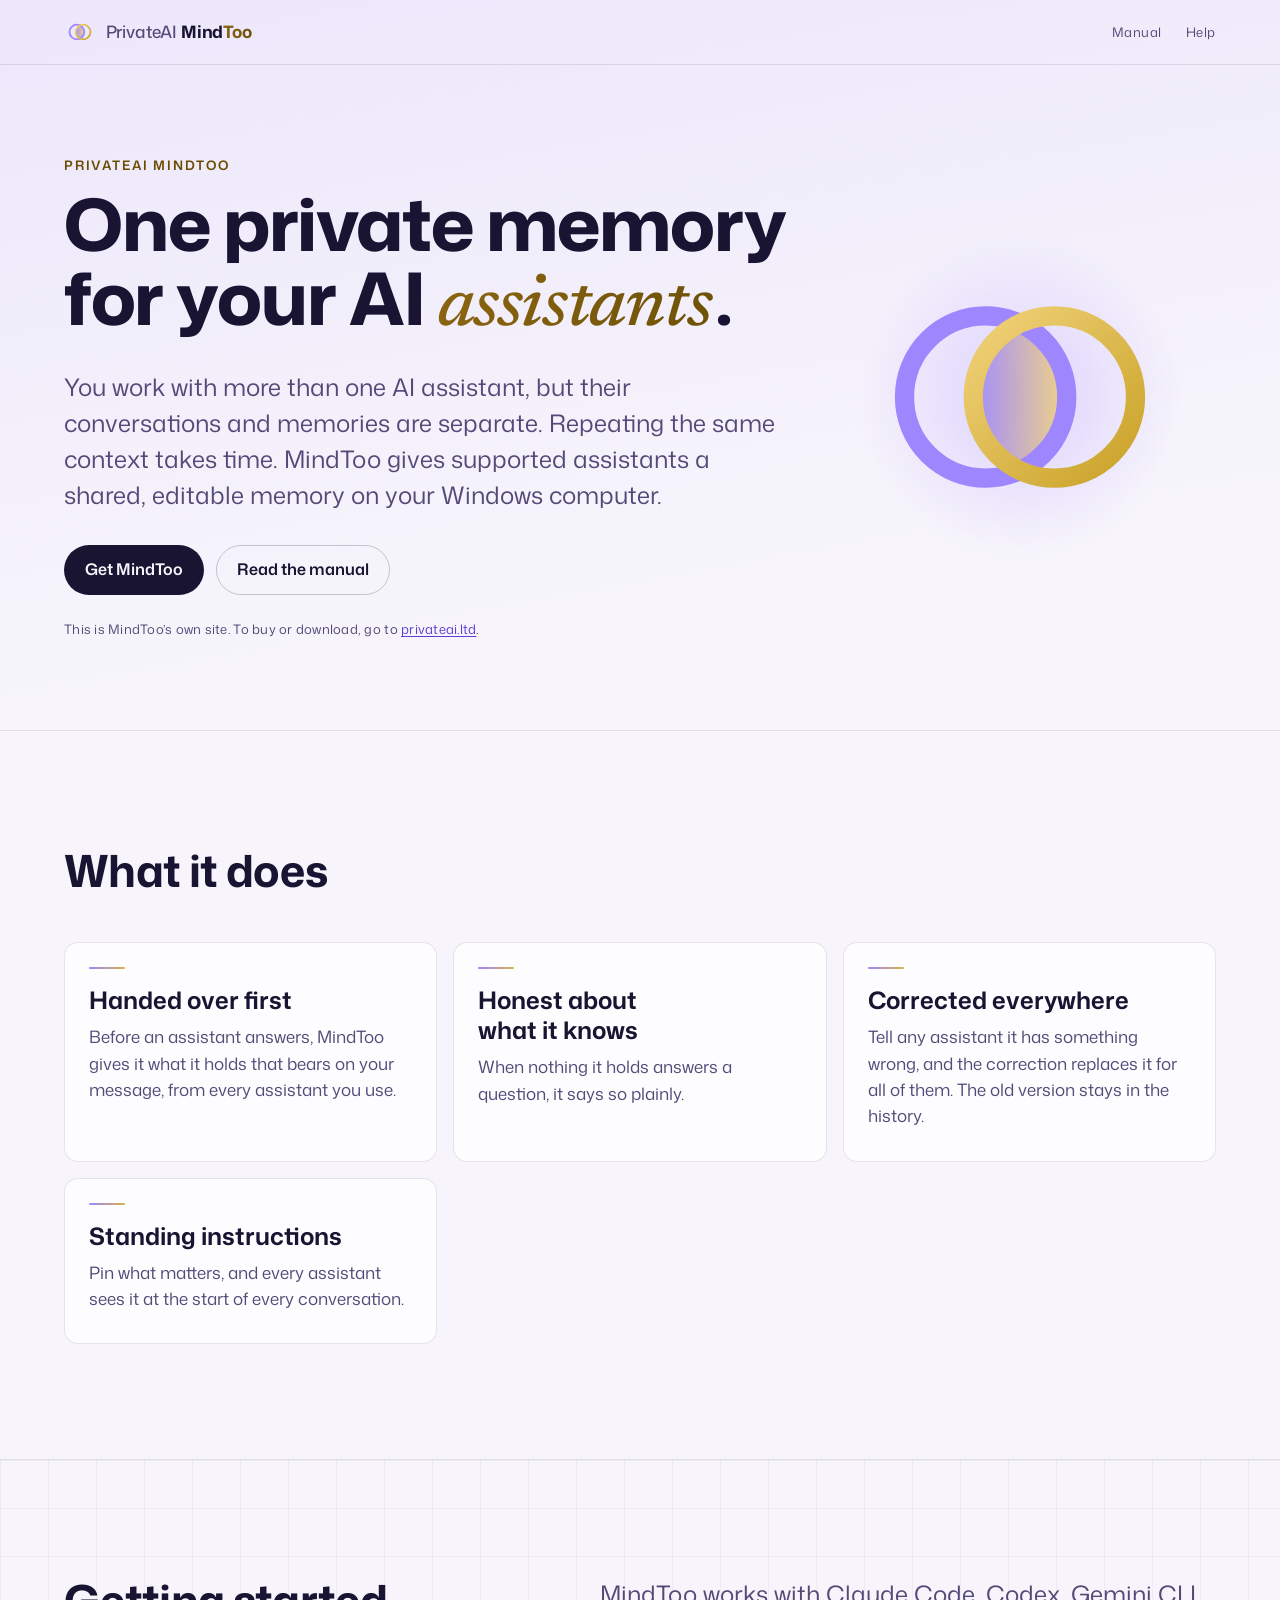
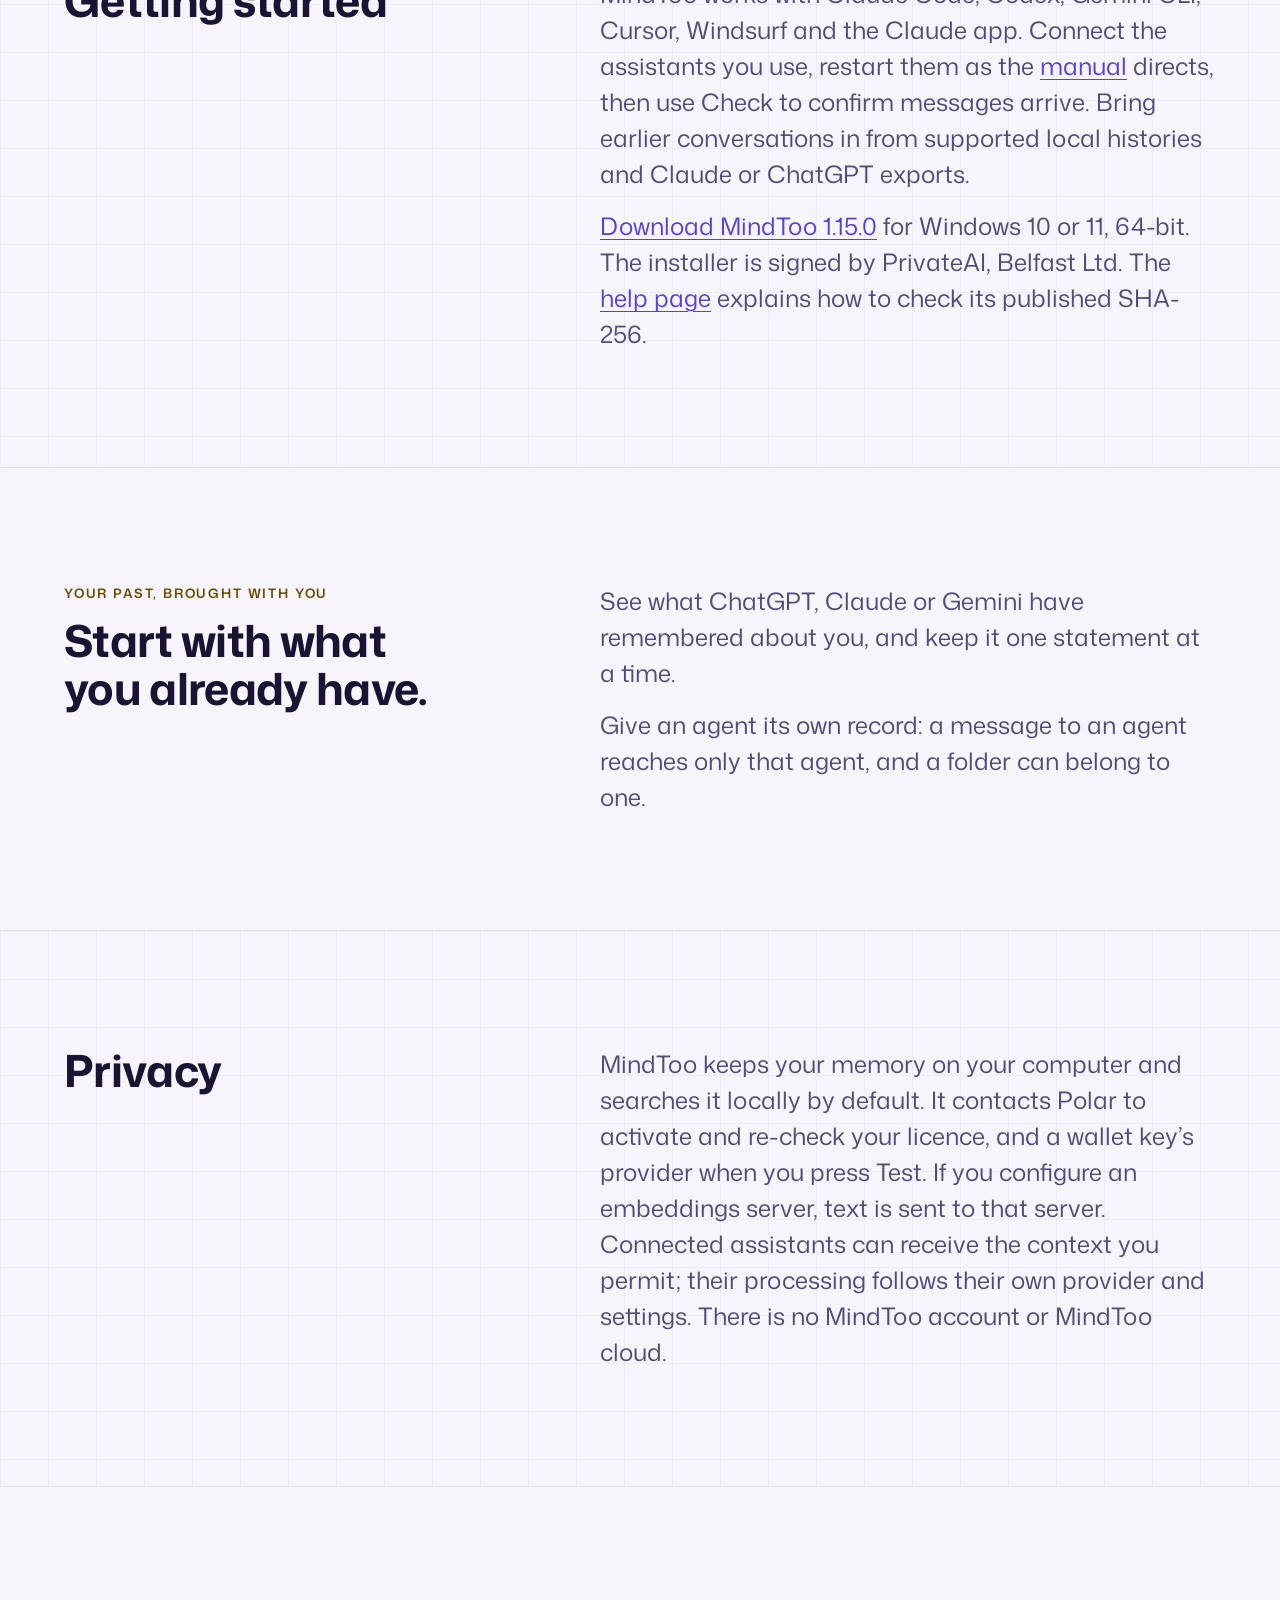
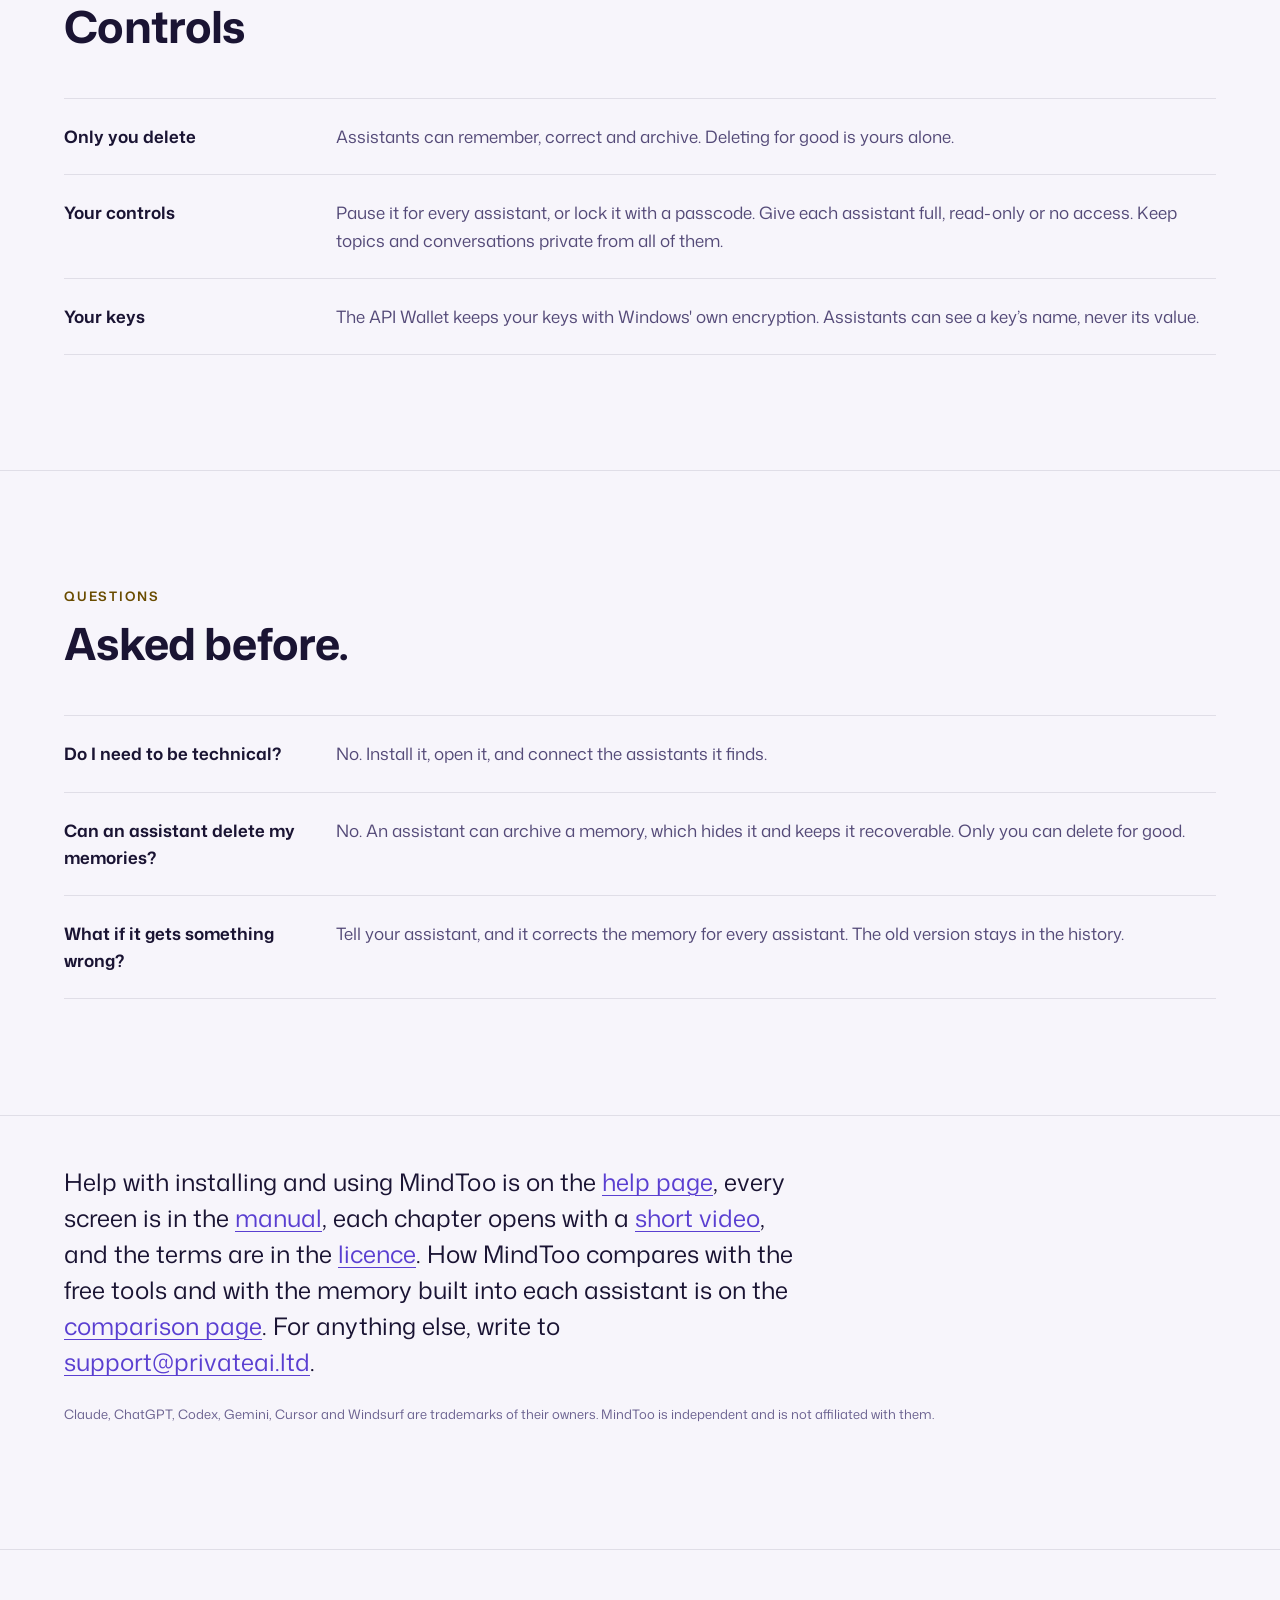
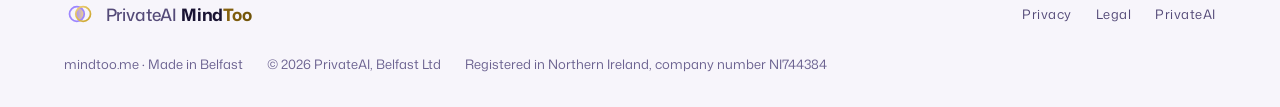
==== commit 641679f8: "mindtoo.me: the comparison page in the closing callout, from mindtoo-web 33bdbbf (tally) index.html " ====
--- a/index.html
+++ b/index.html
@@ -174,7 +174,7 @@
 <section class="section section--tight" aria-labelledby="more-title">
   <div class="wrap">
     <h2 class="visually-hidden" id="more-title" data-verbatim>More about MindToo</h2>
-    <p class="callout" data-verbatim>Help with installing and using MindToo is on the <a href="https://privateai.ltd/mindtoo/help/">help page</a>, every screen is in the <a href="https://privateai.ltd/mindtoo/manual/">manual</a>, each chapter opens with a <a href="https://privateai.ltd/mindtoo/help/#videos">short video</a>, and the terms are in the <a href="https://privateai.ltd/mindtoo/licence/">licence</a>. For anything else, write to <a href="mailto:support@privateai.ltd">support@privateai.ltd</a>.</p>
+    <p class="callout" data-verbatim>Help with installing and using MindToo is on the <a href="https://privateai.ltd/mindtoo/help/">help page</a>, every screen is in the <a href="https://privateai.ltd/mindtoo/manual/">manual</a>, each chapter opens with a <a href="https://privateai.ltd/mindtoo/help/#videos">short video</a>, and the terms are in the <a href="https://privateai.ltd/mindtoo/licence/">licence</a>. How MindToo compares with the free tools and with the memory built into each assistant is on the <a href="https://privateai.ltd/mindtoo/compare/">comparison page</a>. For anything else, write to <a href="mailto:support@privateai.ltd">support@privateai.ltd</a>.</p>
     <p class="muted" data-verbatim>Claude, ChatGPT, Codex, Gemini, Cursor and Windsurf are trademarks of their owners. MindToo is independent and is not affiliated with them.</p>
   </div>
 </section>
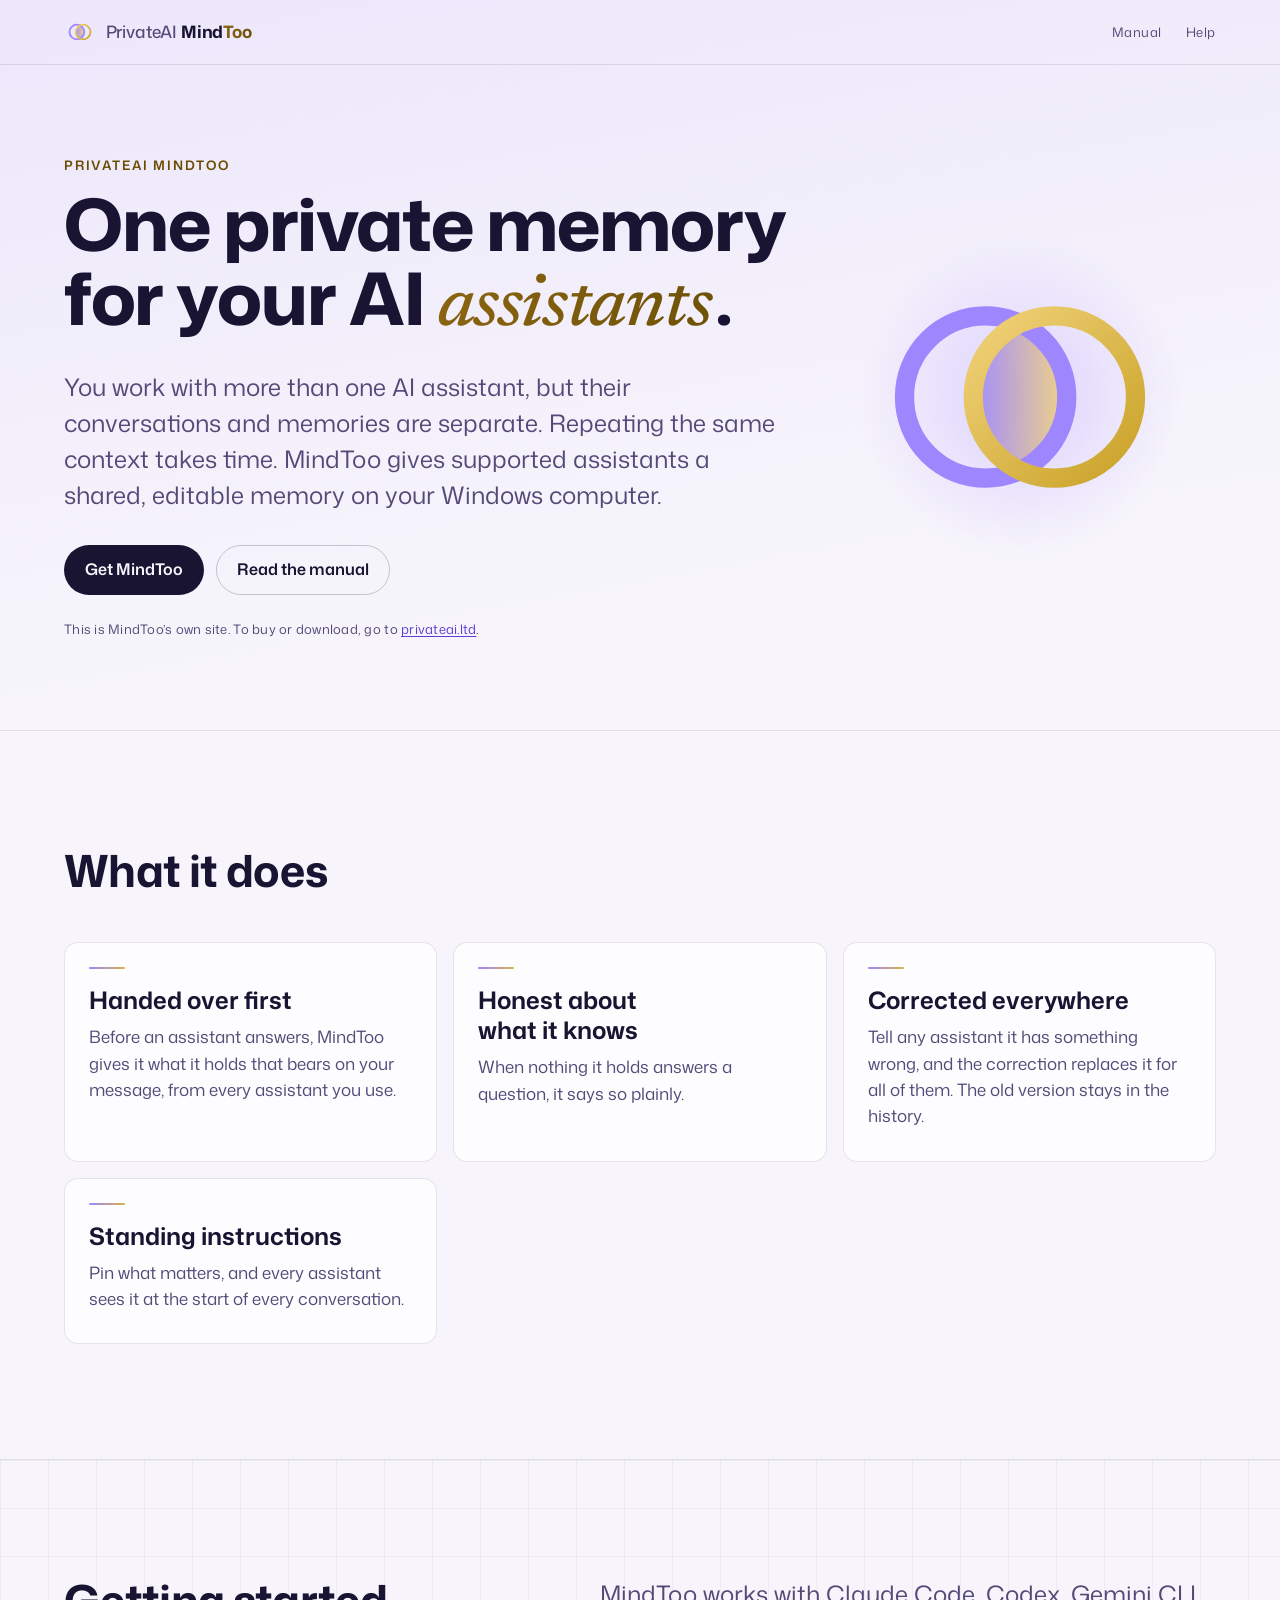
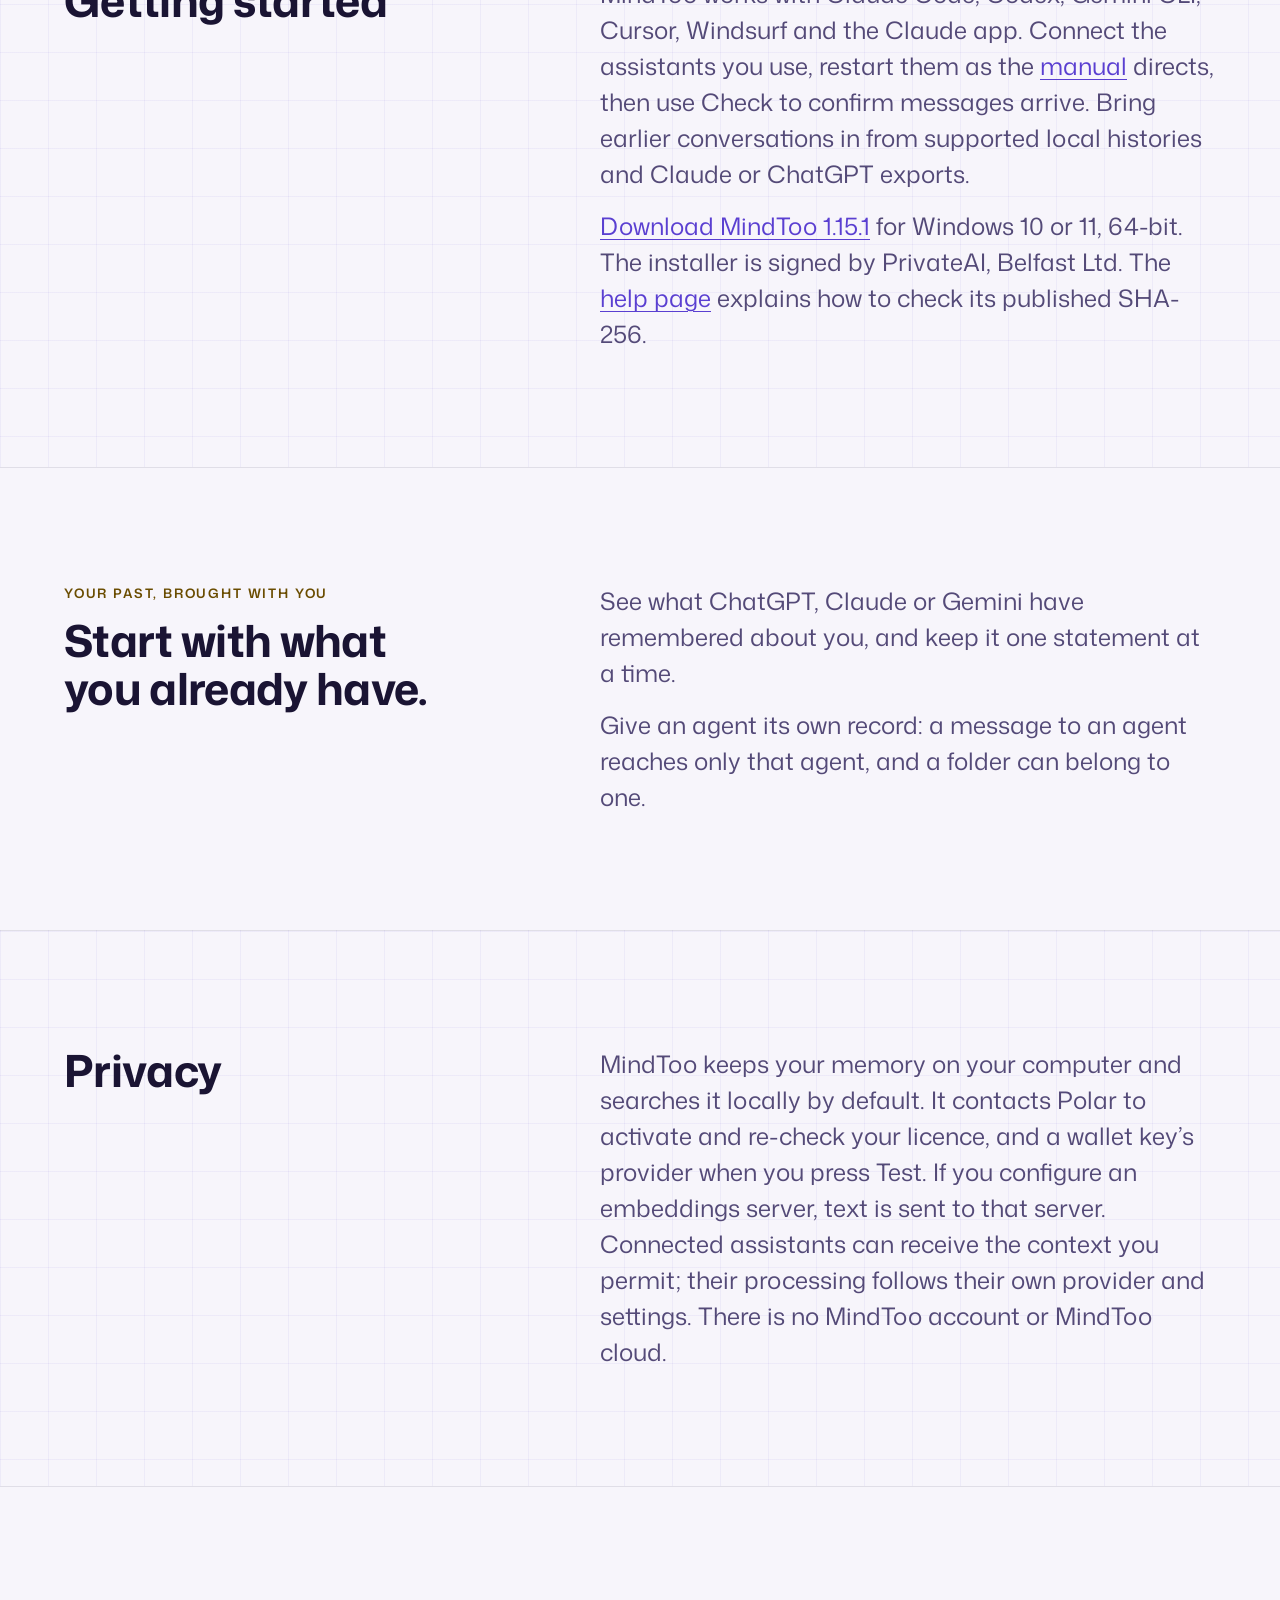
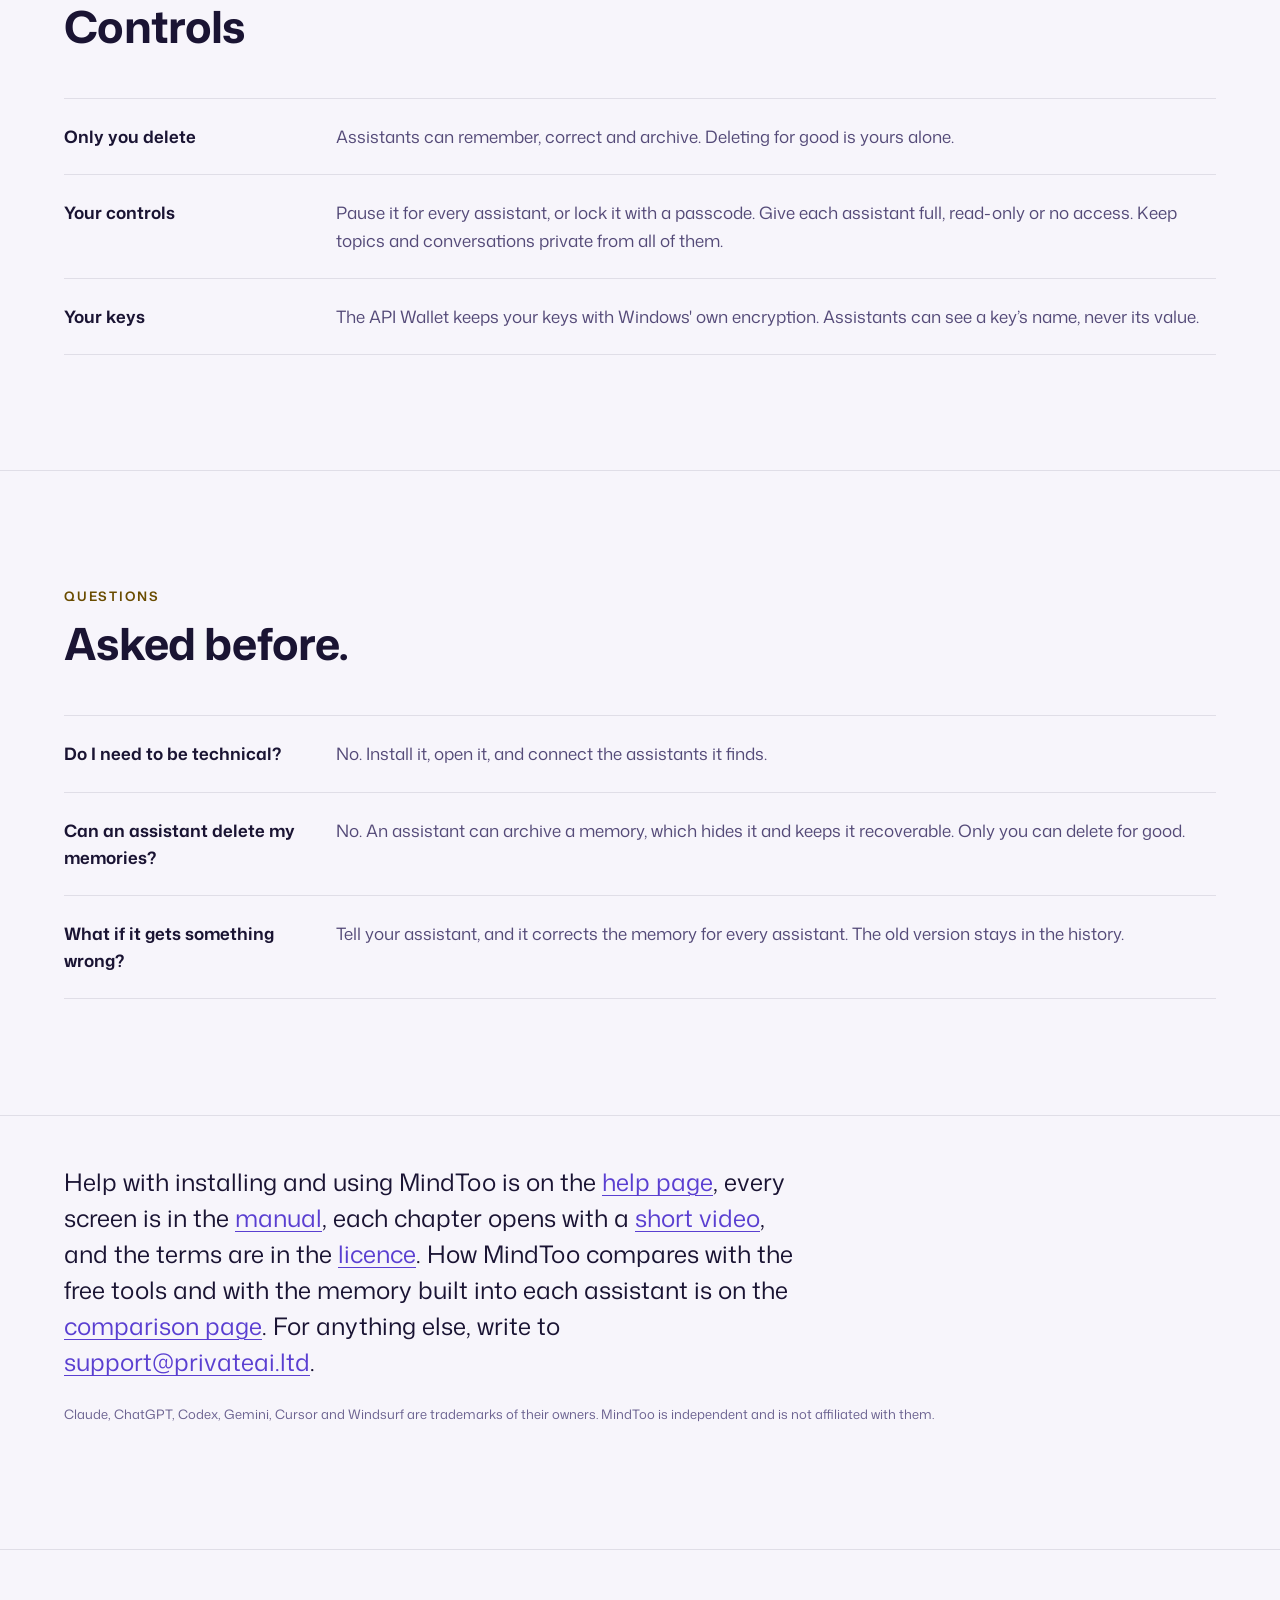
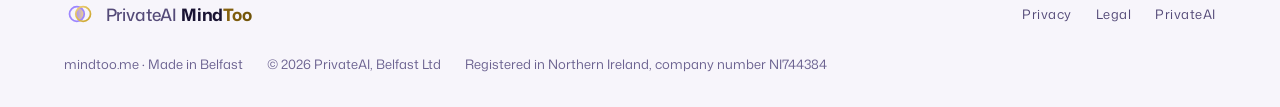
==== commit a1b03eda: "mindtoo.me: the release named is 1.15.1, from mindtoo-web 4f86d0b (tally) MindToo 1.15.1 released 21" ====
--- a/index.html
+++ b/index.html
@@ -21,7 +21,7 @@
 <meta property="og:image:height" content="630">
 <meta property="og:image:alt" content="PrivateAI MindToo: one private memory for your AI assistants">
 <meta name="twitter:card" content="summary_large_image">
-<script type="application/ld+json">{"@context":"https://schema.org","@graph":[{"@type":"WebSite","@id":"https://mindtoo.me/#website","url":"https://mindtoo.me/","name":"MindToo","alternateName":"PrivateAI MindToo","publisher":{"@id":"https://privateai.ltd/#organization"}},{"@type":"Organization","@id":"https://privateai.ltd/#organization","name":"PrivateAI","legalName":"PrivateAI, Belfast Ltd","url":"https://privateai.ltd/"},{"@type":"SoftwareApplication","@id":"https://mindtoo.me/#mindtoo","name":"MindToo","url":"https://mindtoo.me/","description":"MindToo gives supported assistants a shared, editable memory on your Windows computer.","applicationCategory":"UtilitiesApplication","operatingSystem":"Windows 10, Windows 11 (64-bit)","softwareVersion":"1.15.0","sameAs":"https://privateai.ltd/mindtoo/","publisher":{"@id":"https://privateai.ltd/#organization"}}]}</script>
+<script type="application/ld+json">{"@context":"https://schema.org","@graph":[{"@type":"WebSite","@id":"https://mindtoo.me/#website","url":"https://mindtoo.me/","name":"MindToo","alternateName":"PrivateAI MindToo","publisher":{"@id":"https://privateai.ltd/#organization"}},{"@type":"Organization","@id":"https://privateai.ltd/#organization","name":"PrivateAI","legalName":"PrivateAI, Belfast Ltd","url":"https://privateai.ltd/"},{"@type":"SoftwareApplication","@id":"https://mindtoo.me/#mindtoo","name":"MindToo","url":"https://mindtoo.me/","description":"MindToo gives supported assistants a shared, editable memory on your Windows computer.","applicationCategory":"UtilitiesApplication","operatingSystem":"Windows 10, Windows 11 (64-bit)","softwareVersion":"1.15.1","sameAs":"https://privateai.ltd/mindtoo/","publisher":{"@id":"https://privateai.ltd/#organization"}}]}</script>
 <meta name="theme-color" media="(prefers-color-scheme: dark)" content="#110c26">
 <meta name="theme-color" media="(prefers-color-scheme: light)" content="#f7f5fb">
 <link rel="icon" href="/assets/img/icon.svg" type="image/svg+xml">
@@ -96,7 +96,7 @@
     </header>
     <div class="stack">
       <p data-packet="supported">MindToo works with Claude Code, Codex, Gemini CLI, Cursor, Windsurf and the Claude app. Connect the assistants you use, restart them as the <a href="https://privateai.ltd/mindtoo/manual/">manual</a> directs, then use Check to confirm messages arrive. Bring earlier conversations in from supported local histories and Claude or ChatGPT exports.</p>
-      <p data-packet="release"><a href="https://privateai.ltd/mindtoo/">Download MindToo 1.15.0</a> for Windows 10 or 11, 64-bit. The installer is signed by PrivateAI, Belfast Ltd. The <a href="https://privateai.ltd/mindtoo/help/#install">help page</a> explains how to check its published SHA-256.</p>
+      <p data-packet="release"><a href="https://privateai.ltd/mindtoo/">Download MindToo 1.15.1</a> for Windows 10 or 11, 64-bit. The installer is signed by PrivateAI, Belfast Ltd. The <a href="https://privateai.ltd/mindtoo/help/#install">help page</a> explains how to check its published SHA-256.</p>
     </div>
   </div>
 </section>
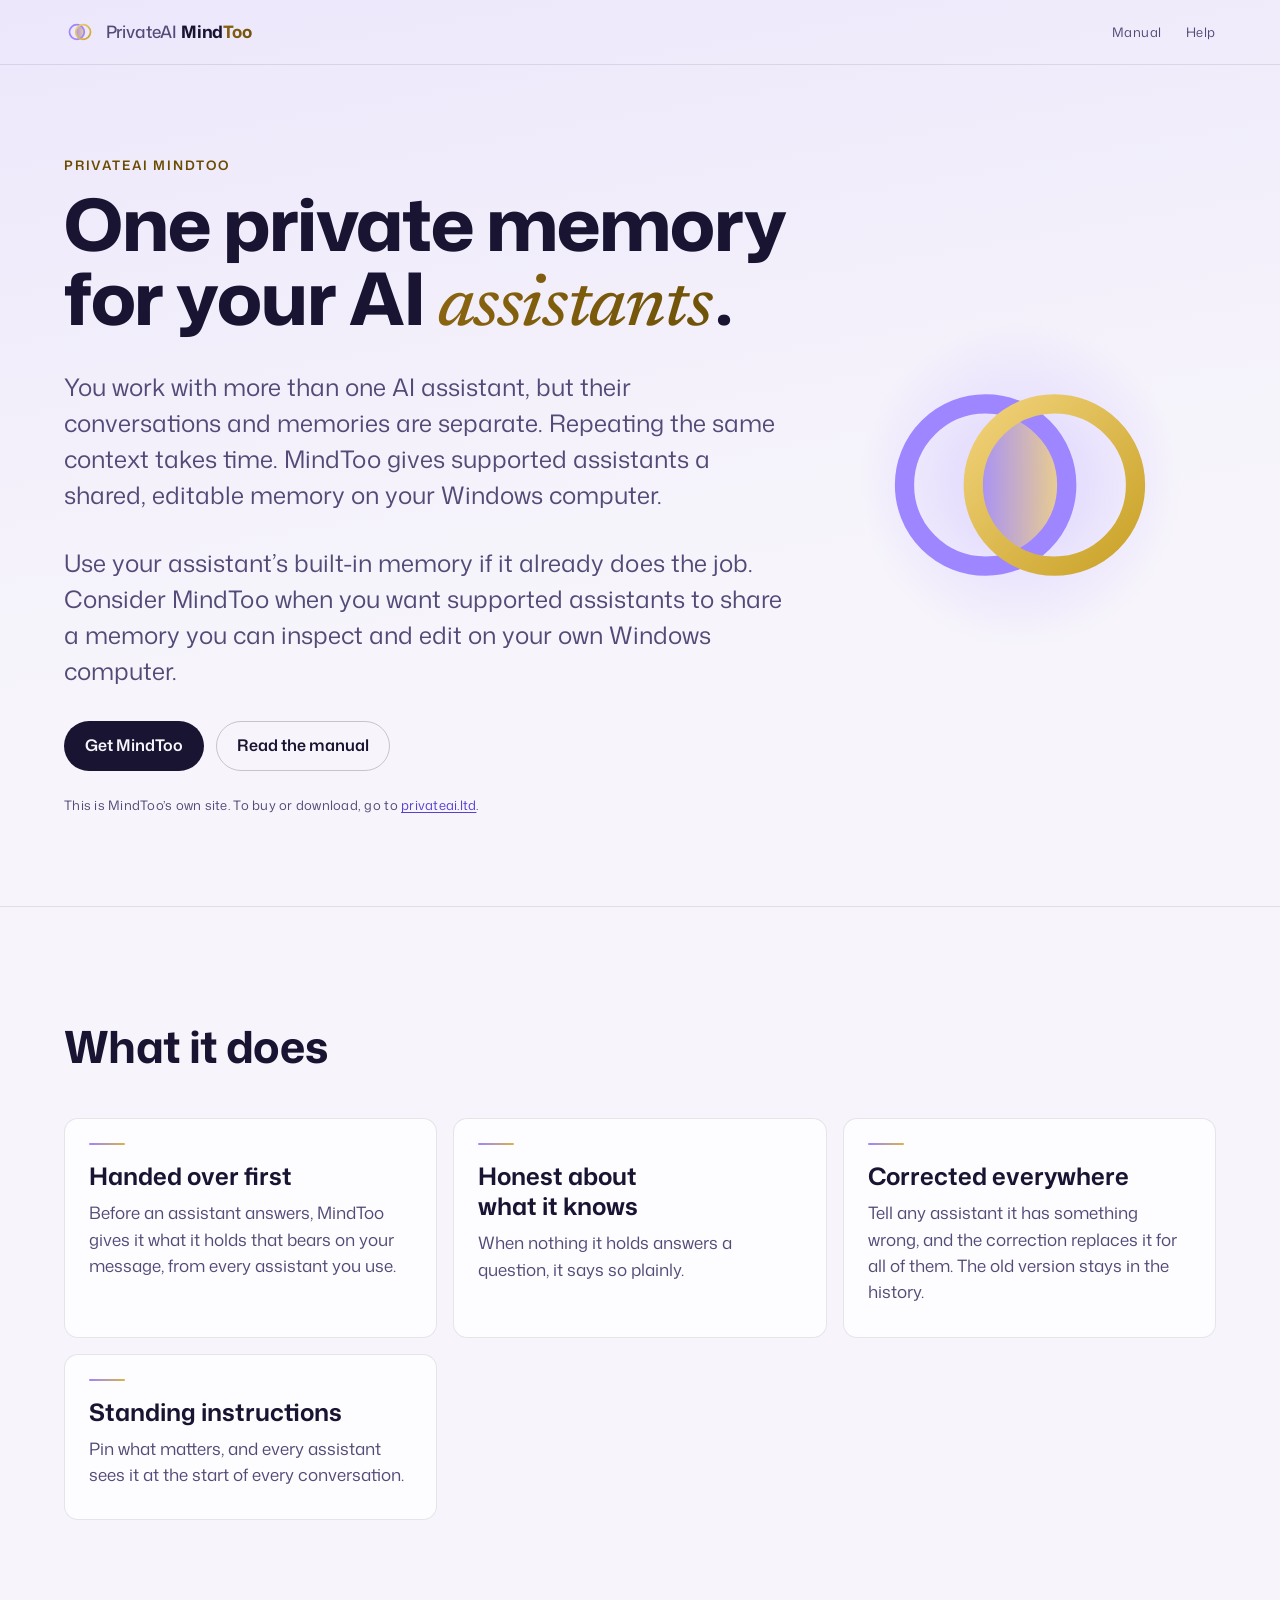
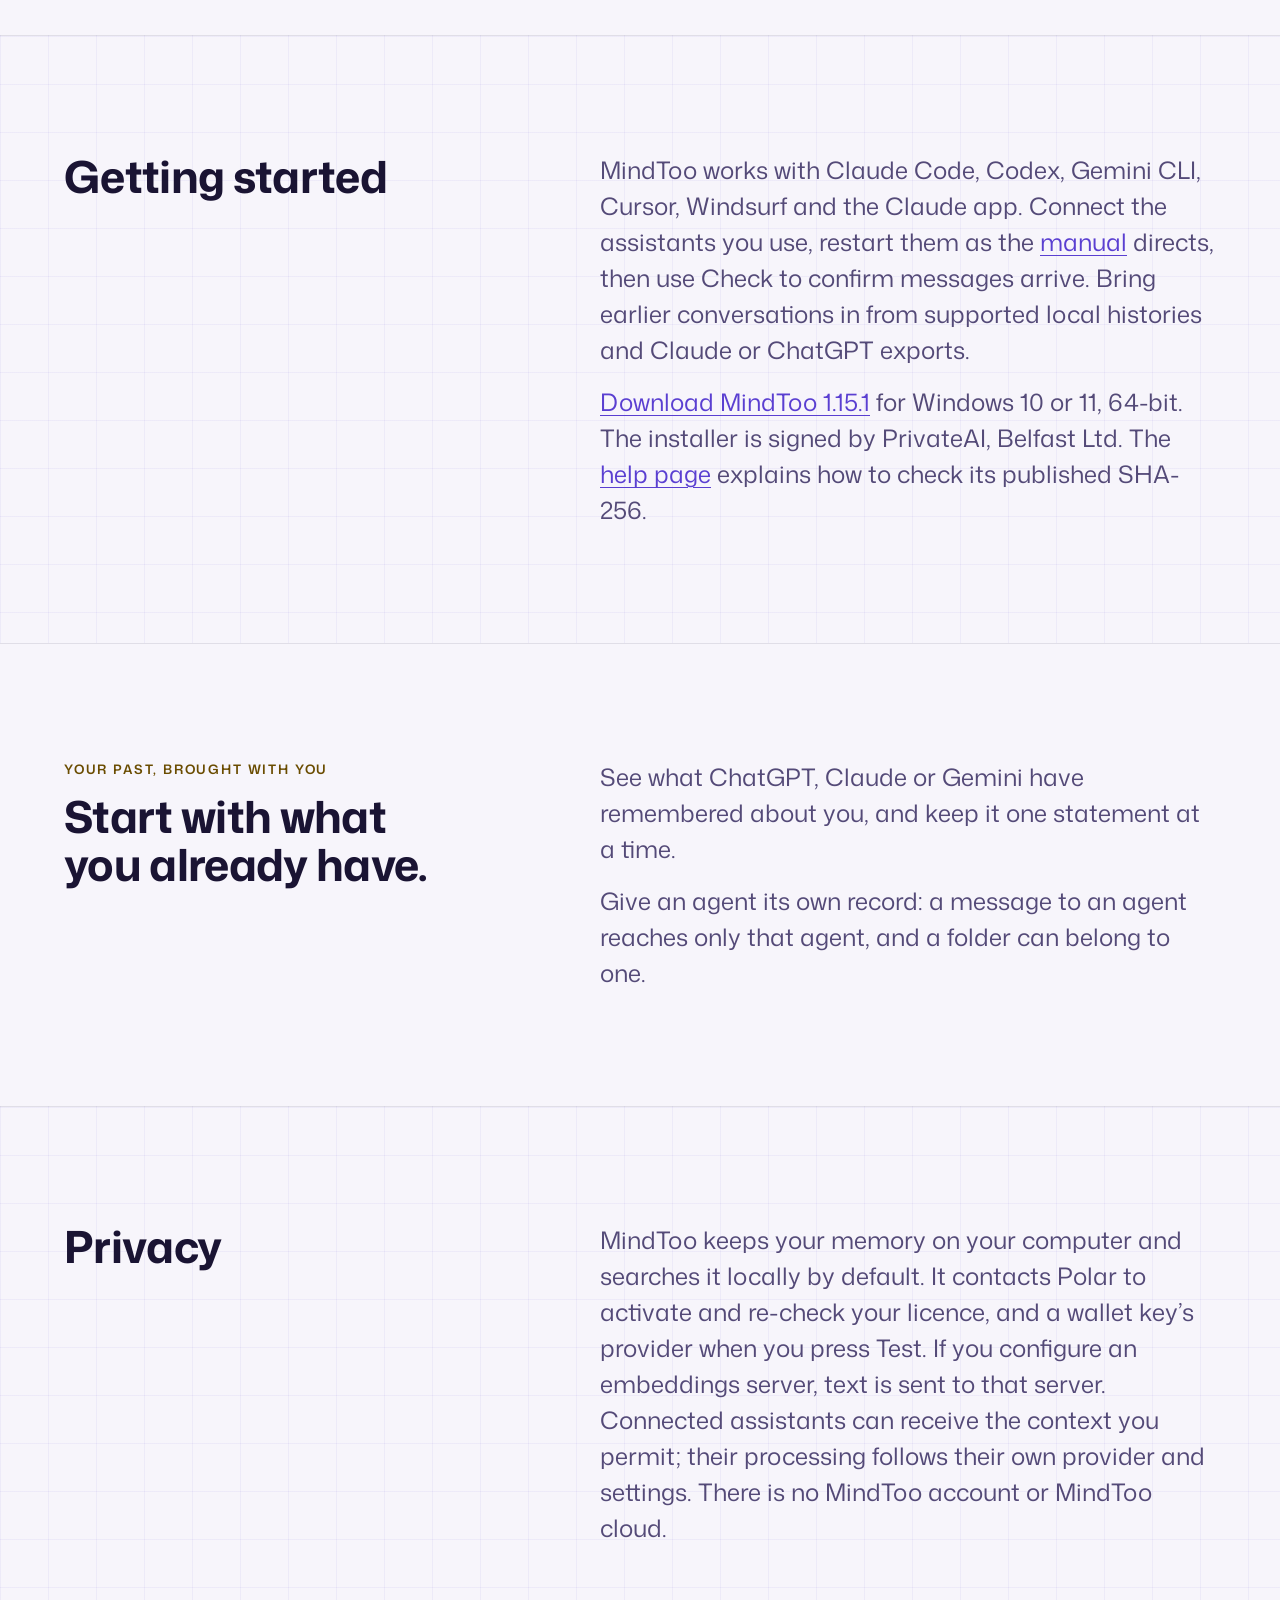
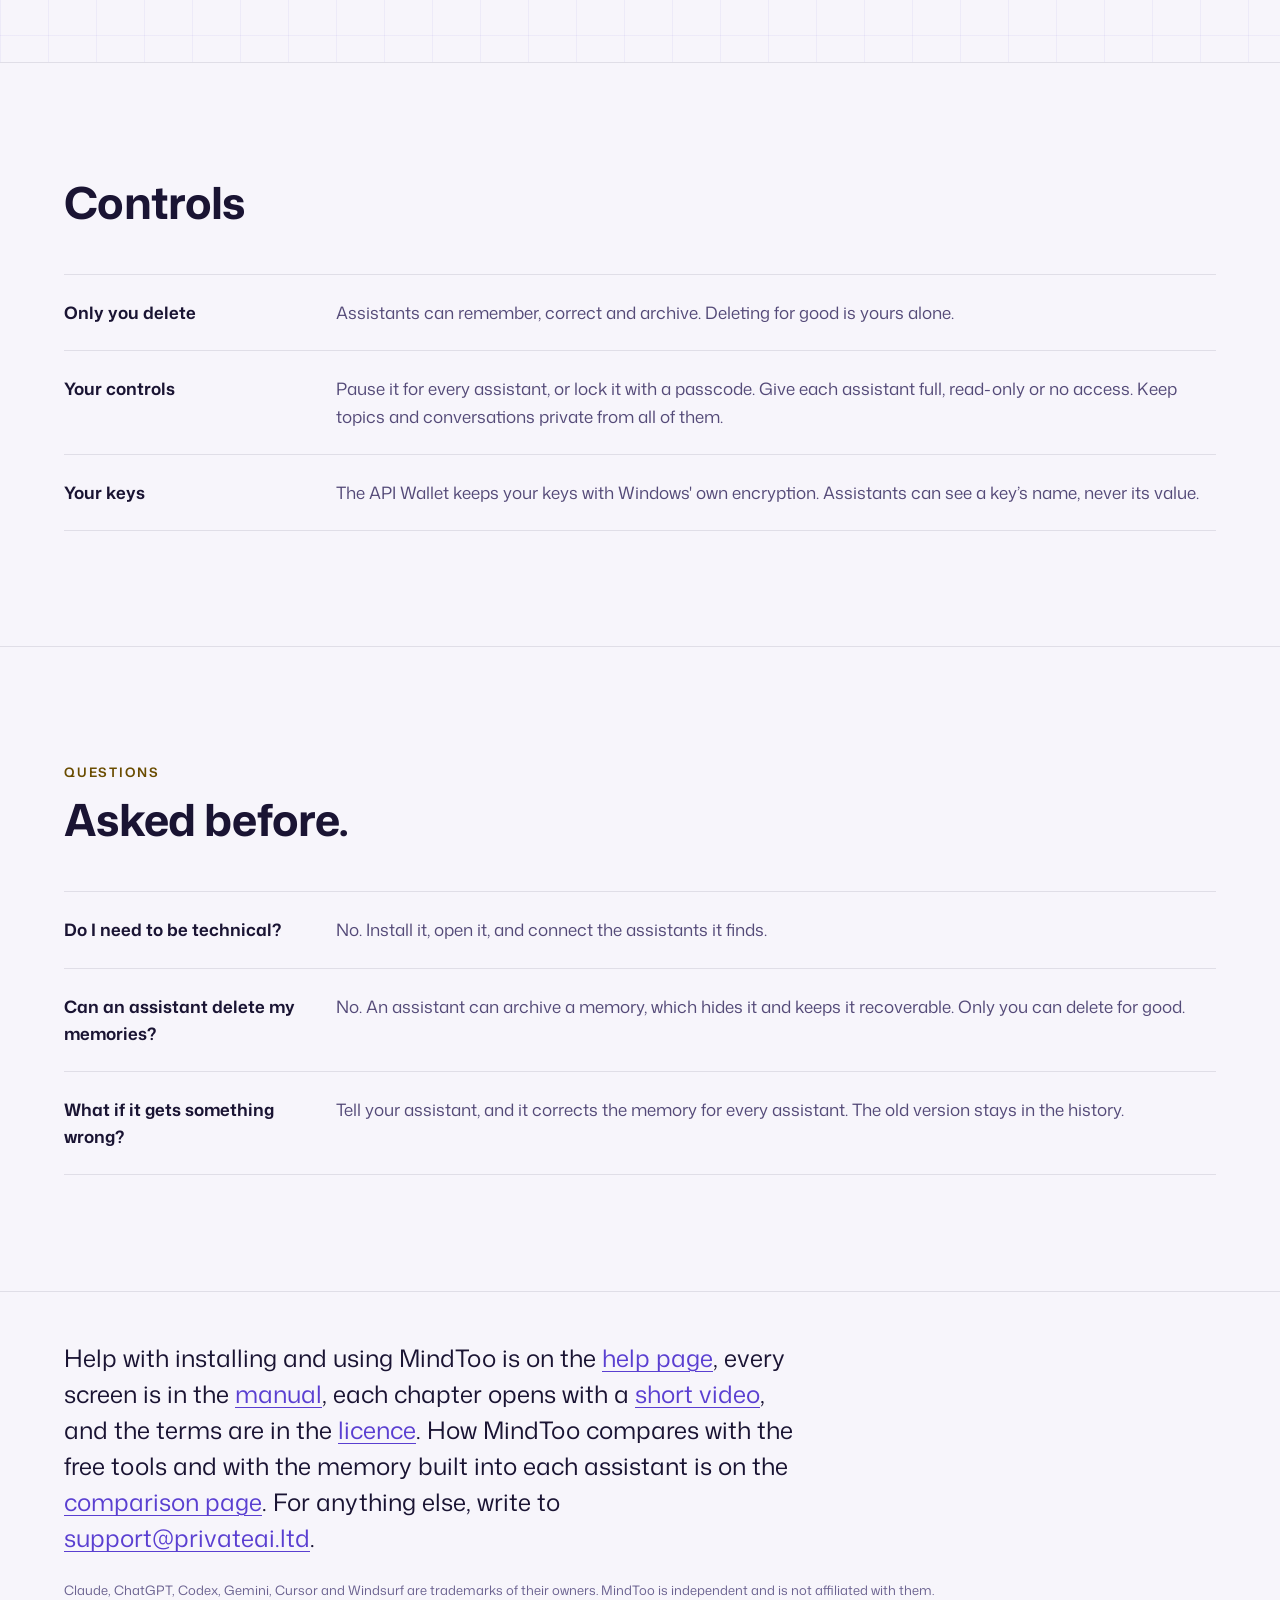
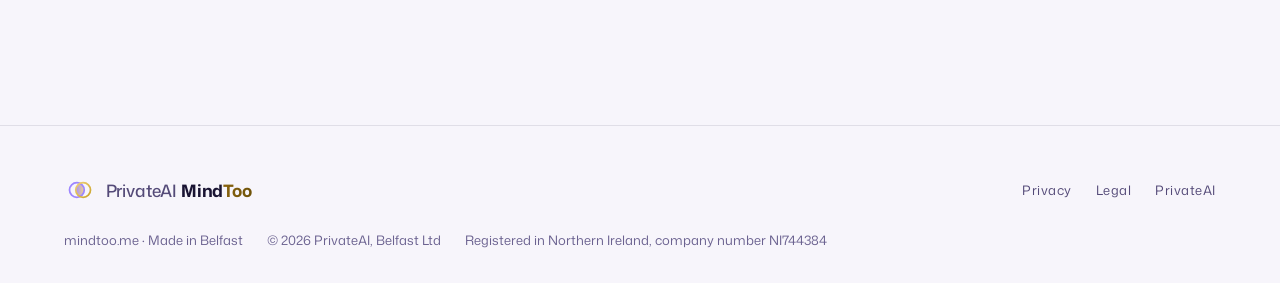
==== commit a1c00f1c: "mindtoo.me: the buyer-fit words beside Get MindToo, from mindtoo-web 8d4de82 (tally) Copy of mindtoo" ====
--- a/index.html
+++ b/index.html
@@ -54,6 +54,8 @@
       <p class="eyebrow" data-label>PrivateAI MindToo</p>
       <h1 id="page-title" data-packet="tagline">One private memory for your AI <em class="gild">assistants</em>.</h1>
       <p class="lede" data-packet="audience">You work with more than one AI assistant, but their conversations and memories are separate. Repeating the same context takes time. MindToo gives supported assistants a shared, editable memory on your Windows computer.</p>
+      <!-- Buyer fit, Brooke's approval of 22 Oct 2026 (HSMG b23c4e8e), live on privateai.ltd/mindtoo/ and read from there at the pin. -->
+      <p class="lede" data-verbatim>Use your assistant&rsquo;s built-in memory if it already does the job. Consider MindToo when you want supported assistants to share a memory you can inspect and edit on your own Windows computer.</p>
       <div class="actions">
         <a class="button button--primary" href="https://privateai.ltd/mindtoo/" data-label>Get MindToo</a>
         <a class="button" href="https://privateai.ltd/mindtoo/manual/" data-label>Read the manual</a>
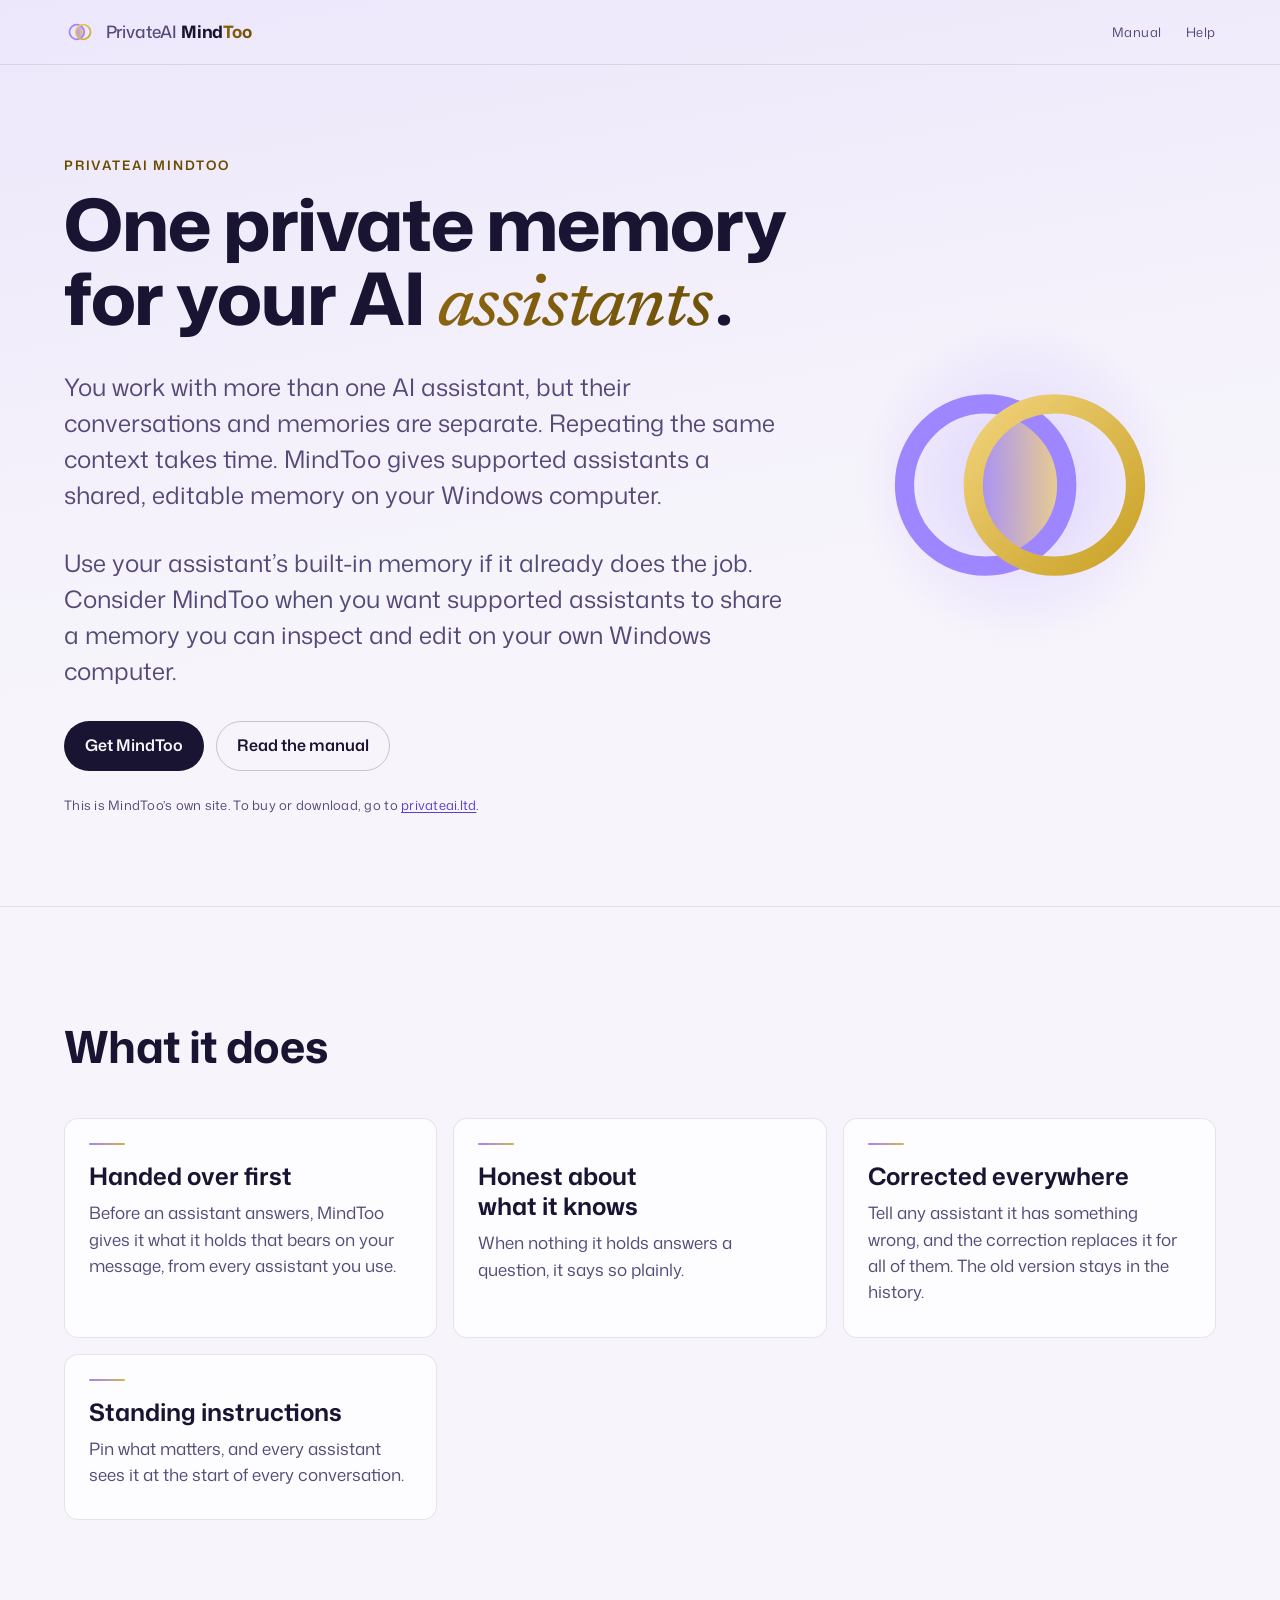
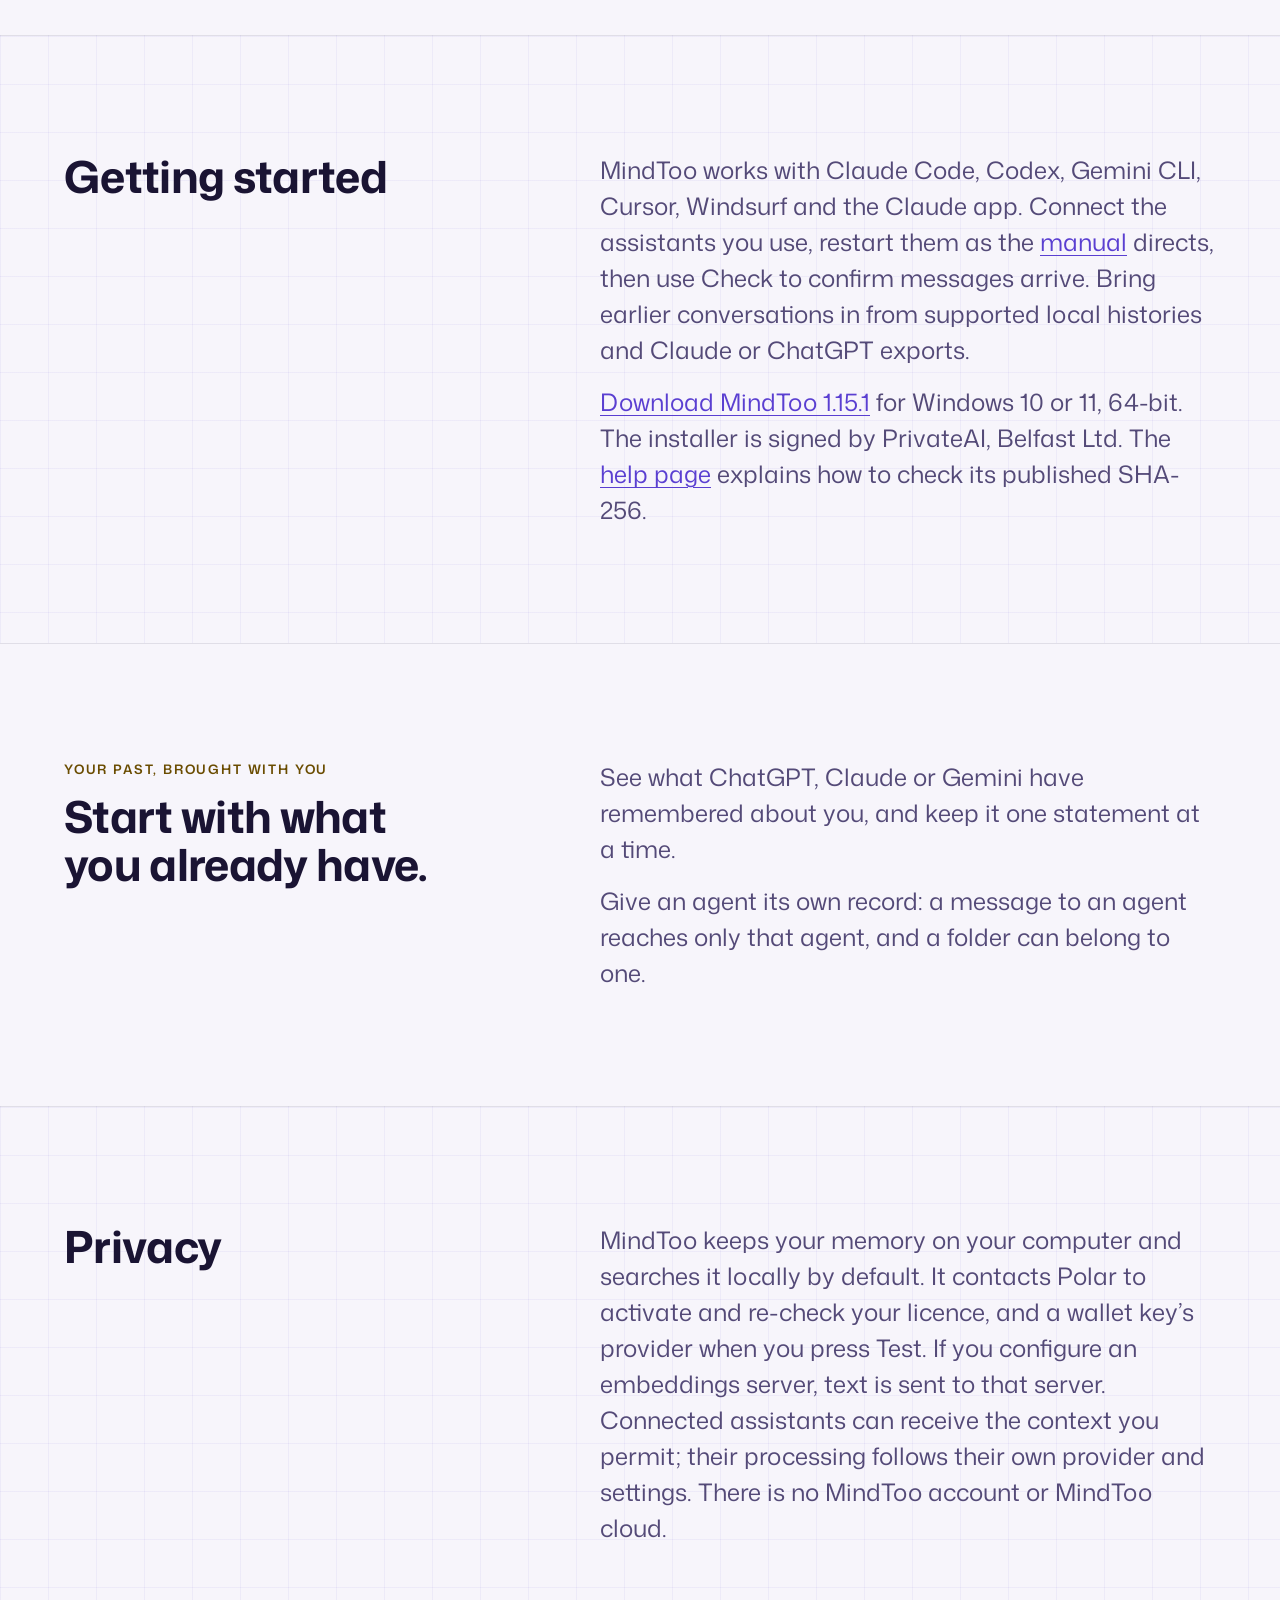
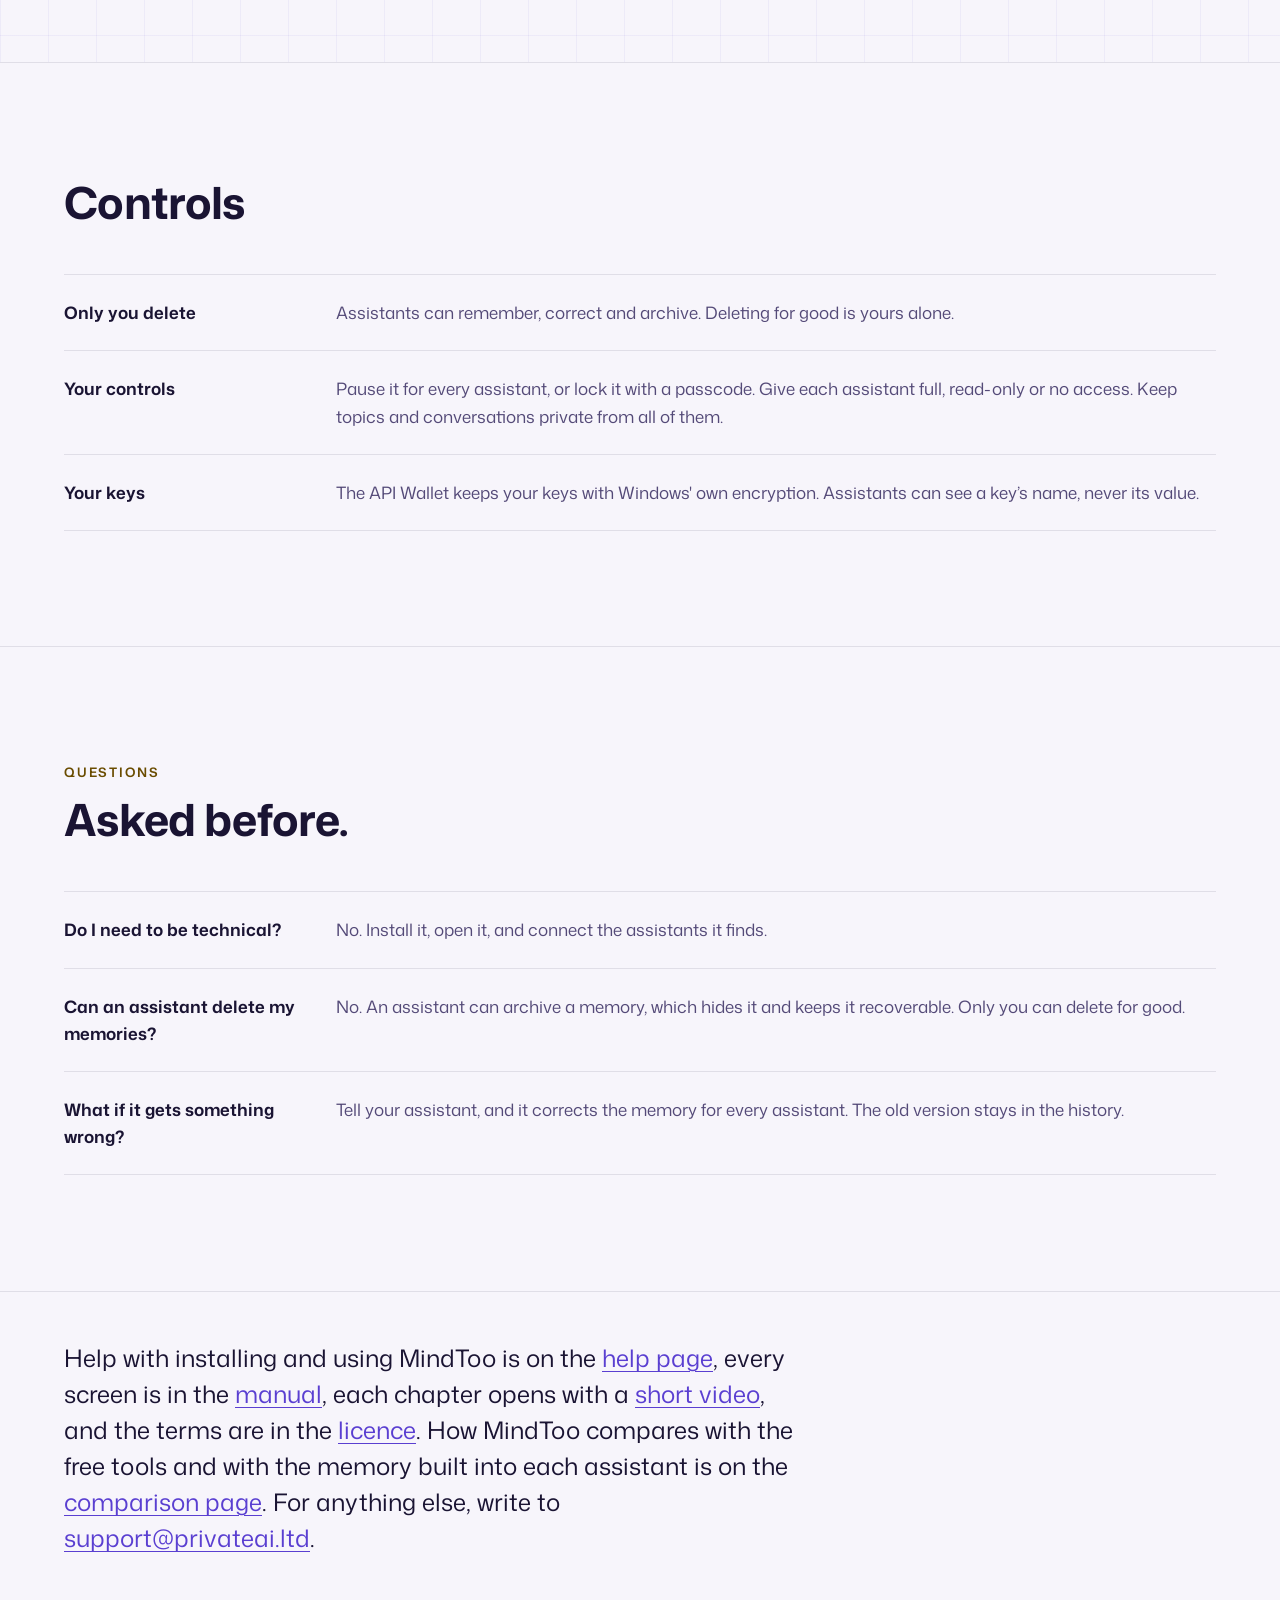
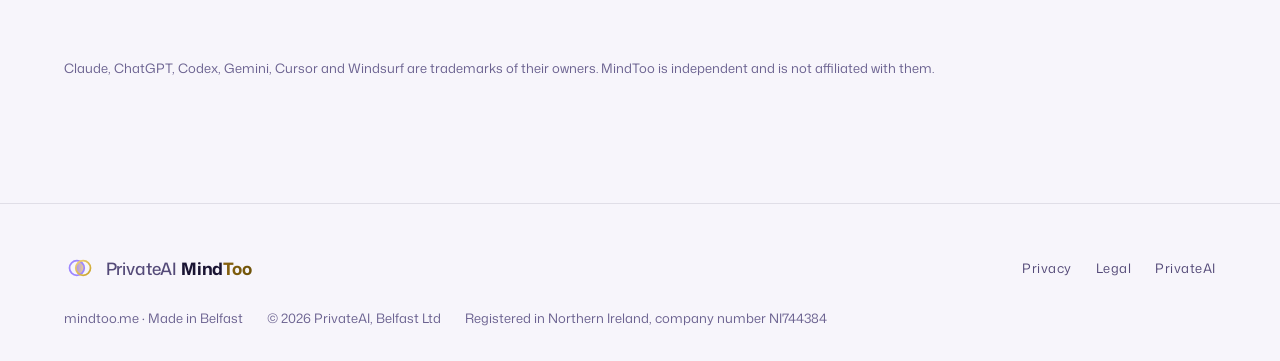
==== commit f5adf146: "mindtoo.me: the Microsoft Store badge (tally) Confession (tally): estate-engineering; contract none;" ====
--- a/index.html
+++ b/index.html
@@ -54,7 +54,6 @@
       <p class="eyebrow" data-label>PrivateAI MindToo</p>
       <h1 id="page-title" data-packet="tagline">One private memory for your AI <em class="gild">assistants</em>.</h1>
       <p class="lede" data-packet="audience">You work with more than one AI assistant, but their conversations and memories are separate. Repeating the same context takes time. MindToo gives supported assistants a shared, editable memory on your Windows computer.</p>
-      <!-- Buyer fit, Brooke's approval of 22 Oct 2026 (HSMG b23c4e8e), live on privateai.ltd/mindtoo/ and read from there at the pin. -->
       <p class="lede" data-verbatim>Use your assistant&rsquo;s built-in memory if it already does the job. Consider MindToo when you want supported assistants to share a memory you can inspect and edit on your own Windows computer.</p>
       <div class="actions">
         <a class="button button--primary" href="https://privateai.ltd/mindtoo/" data-label>Get MindToo</a>
@@ -177,6 +176,7 @@
   <div class="wrap">
     <h2 class="visually-hidden" id="more-title" data-verbatim>More about MindToo</h2>
     <p class="callout" data-verbatim>Help with installing and using MindToo is on the <a href="https://privateai.ltd/mindtoo/help/">help page</a>, every screen is in the <a href="https://privateai.ltd/mindtoo/manual/">manual</a>, each chapter opens with a <a href="https://privateai.ltd/mindtoo/help/#videos">short video</a>, and the terms are in the <a href="https://privateai.ltd/mindtoo/licence/">licence</a>. How MindToo compares with the free tools and with the memory built into each assistant is on the <a href="https://privateai.ltd/mindtoo/compare/">comparison page</a>. For anything else, write to <a href="mailto:support@privateai.ltd">support@privateai.ltd</a>.</p>
+    <p class="listing"><a href="https://apps.microsoft.com/detail/xpddzj7p76fdnj"><img src="/assets/img/microsoft-store-badge-dark.svg" alt="Download MindToo from the Microsoft Store" width="198" height="54" loading="lazy"></a></p>
     <p class="muted" data-verbatim>Claude, ChatGPT, Codex, Gemini, Cursor and Windsurf are trademarks of their owners. MindToo is independent and is not affiliated with them.</p>
   </div>
 </section>
--- a/assets/css/site.css
+++ b/assets/css/site.css
@@ -717,6 +717,27 @@
   line-height: 1.5;
 }
 
+/* Listing: the store badge, the owner's artwork unaltered; only its size is set, and it keeps its proportions. */
+.listing {
+  display: flex;
+  flex-wrap: wrap;
+  align-items: center;
+  gap: var(--space-3) var(--space-4);
+  margin: 0 0 var(--space-5);
+}
+
+.listing a {
+  display: inline-flex;
+  border-radius: 6px;
+}
+
+.listing img {
+  display: block;
+  height: 54px;
+  width: auto;
+  max-width: 100%;
+}
+
 .lost {
   padding-block: var(--space-9);
 }
